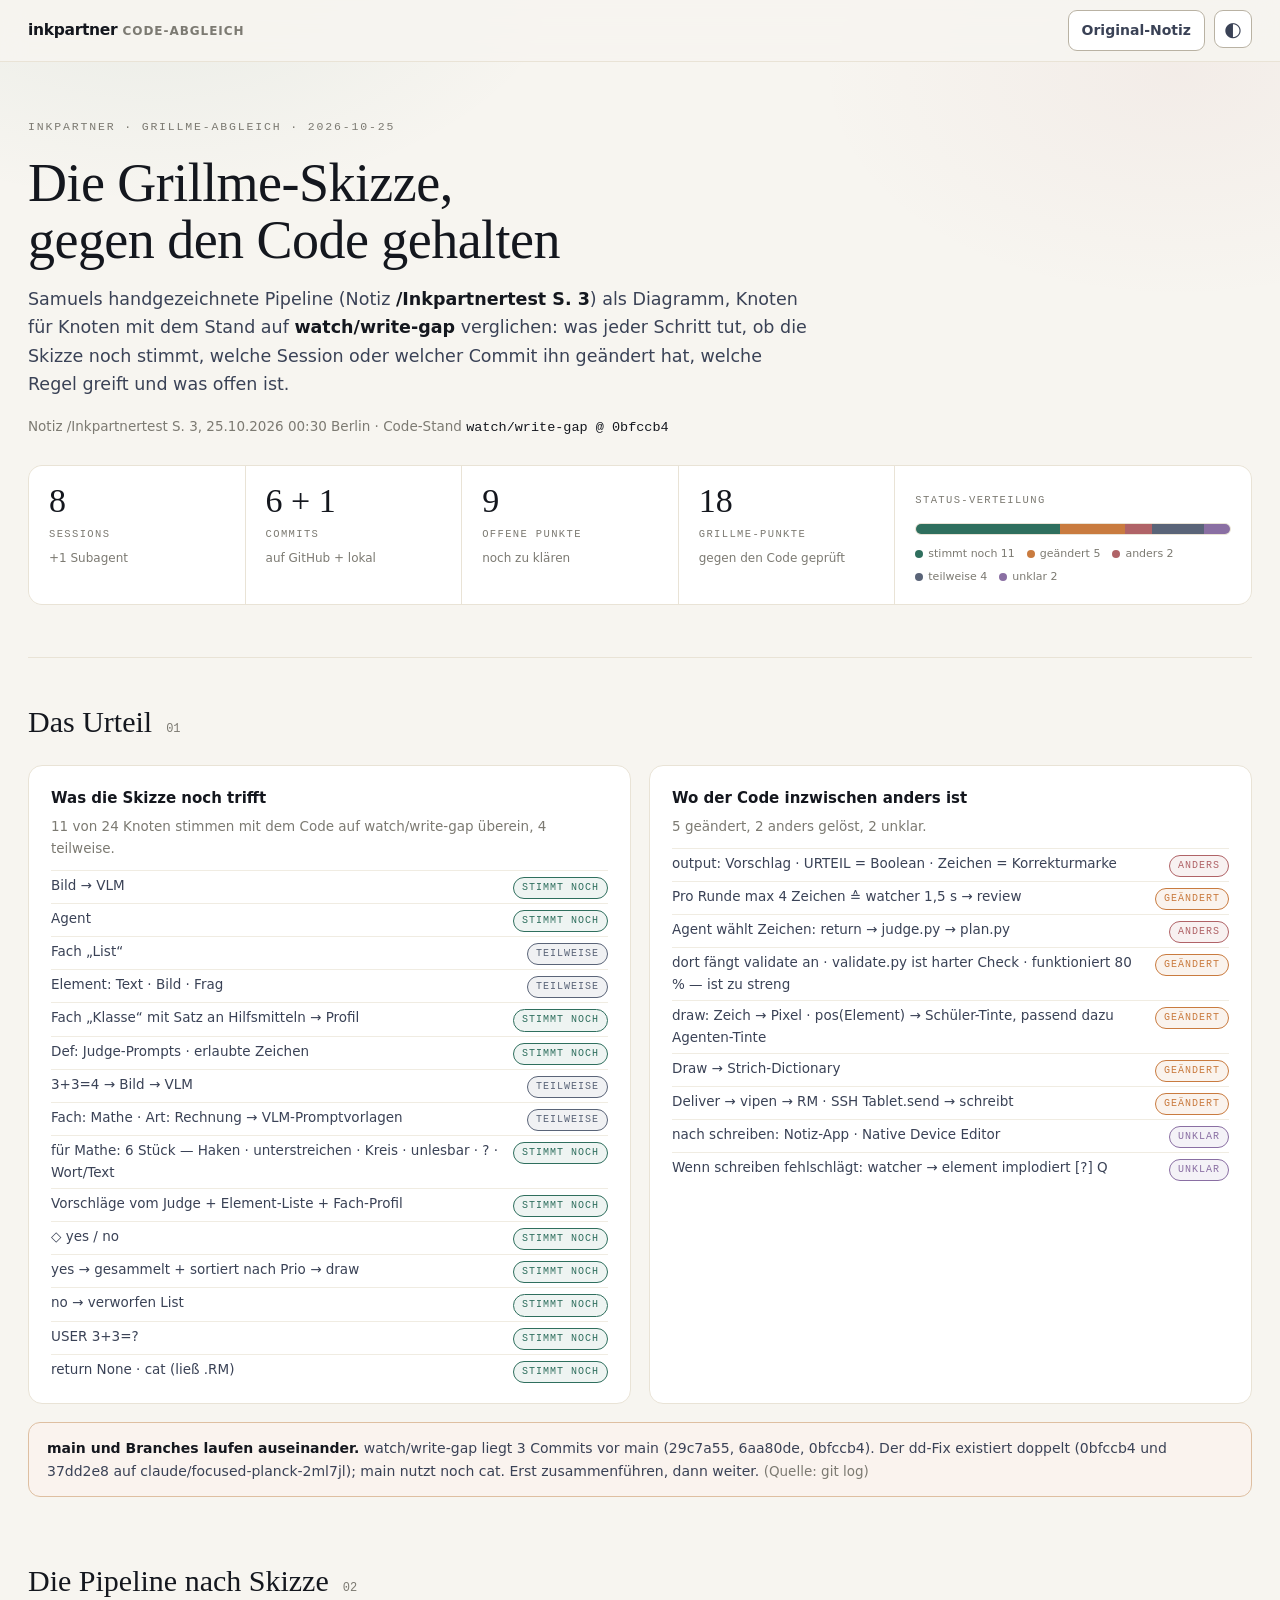
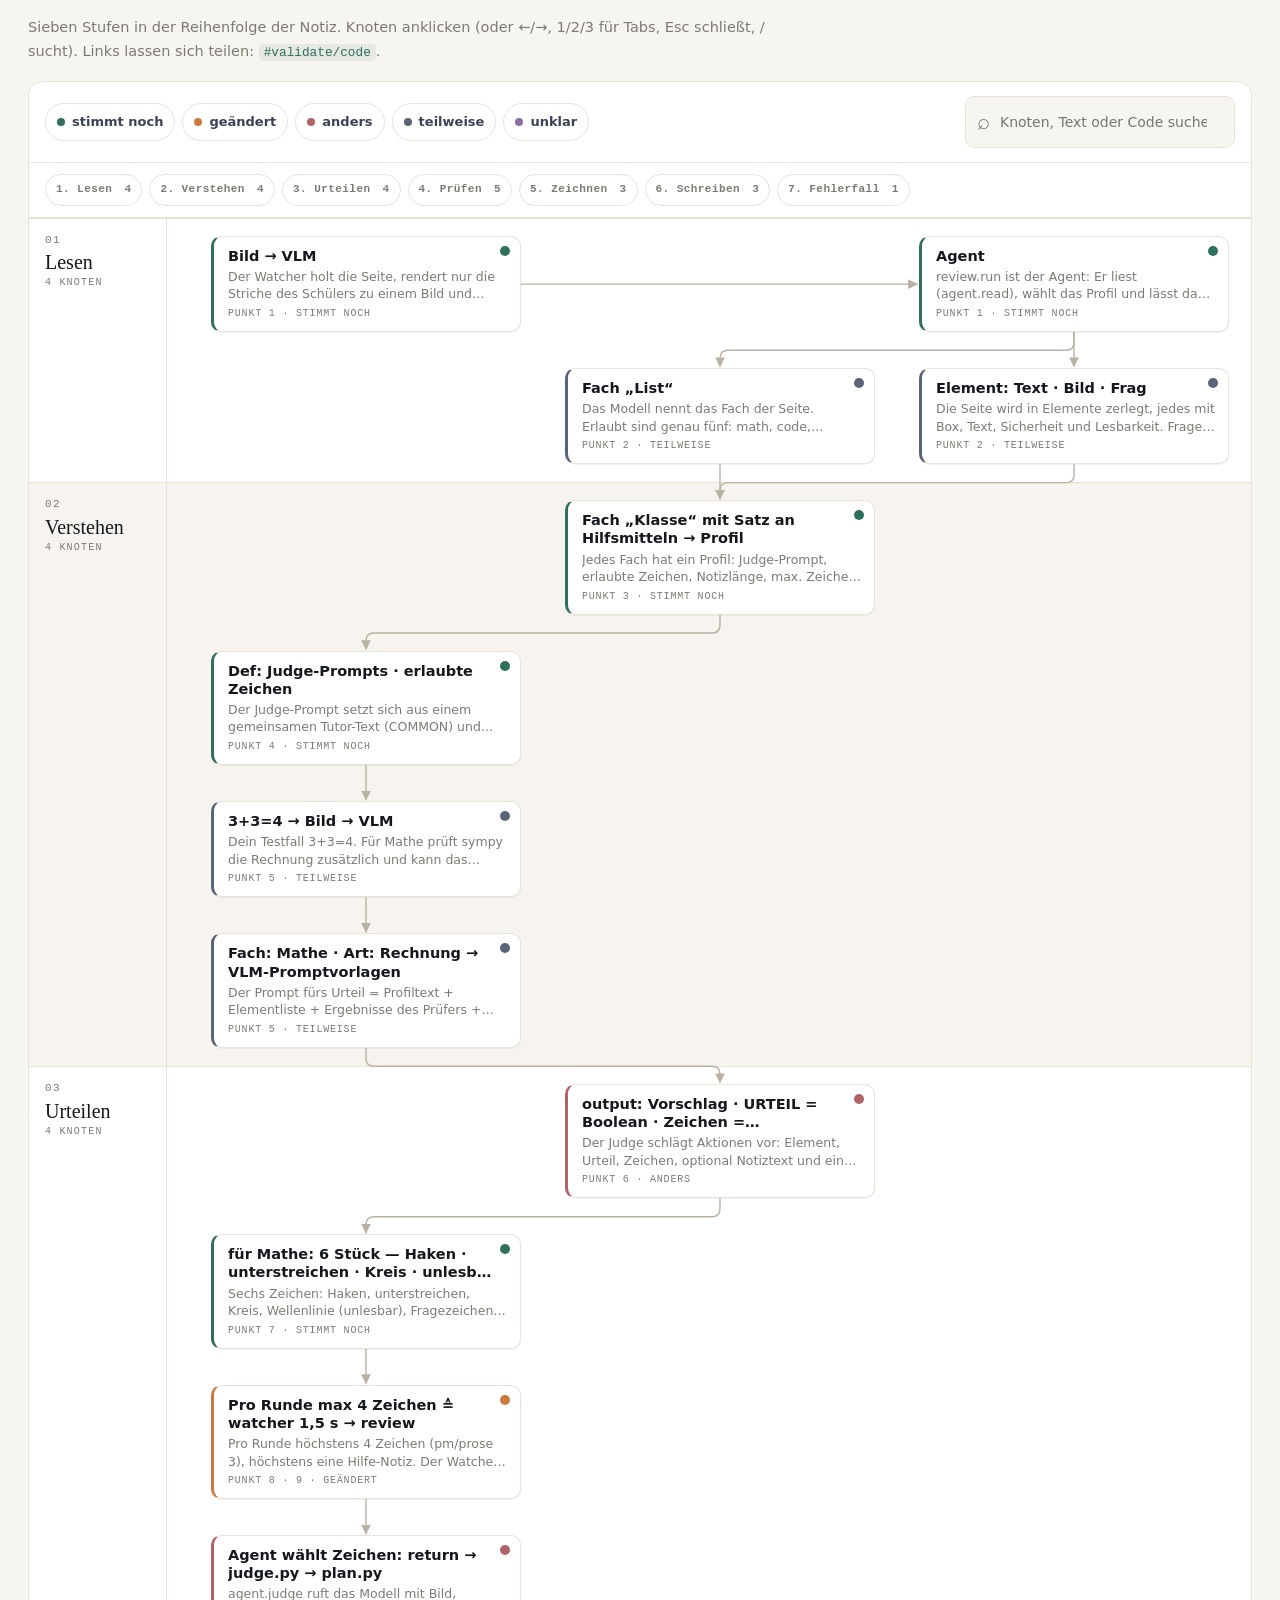
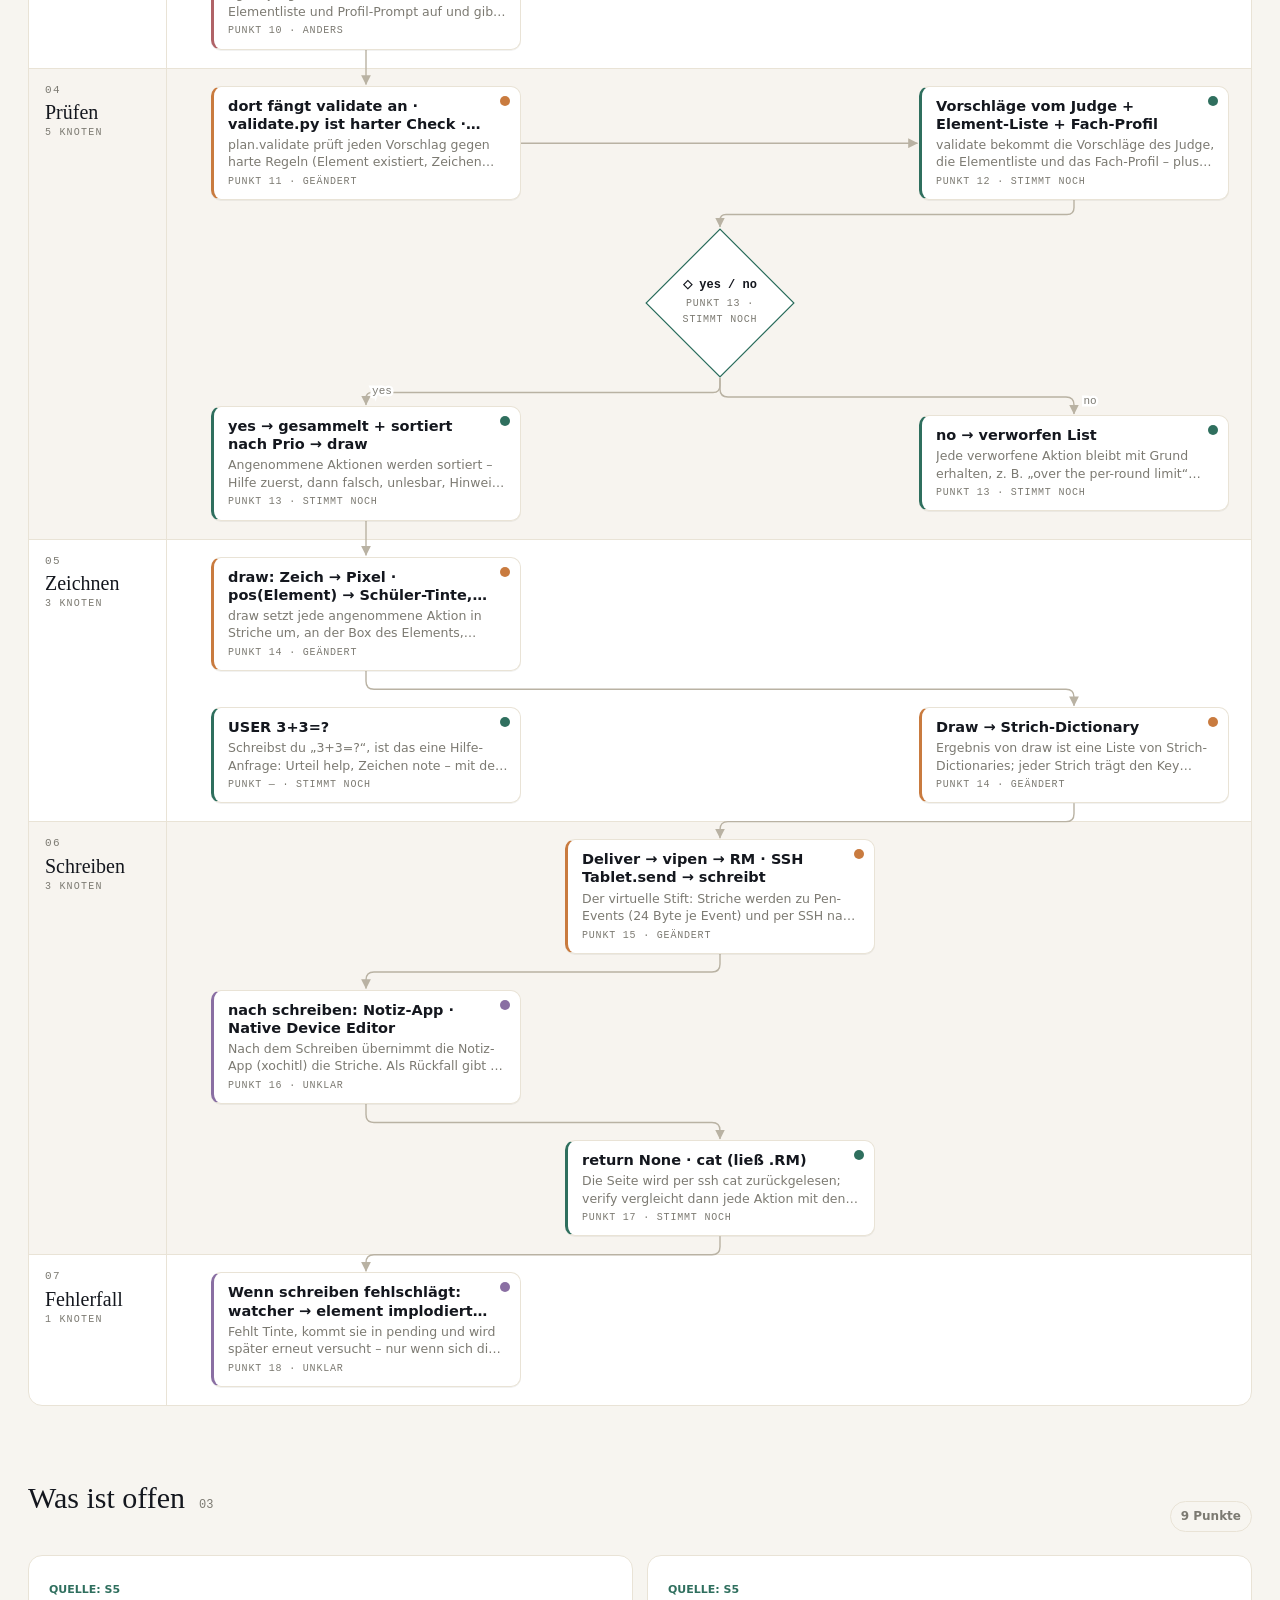
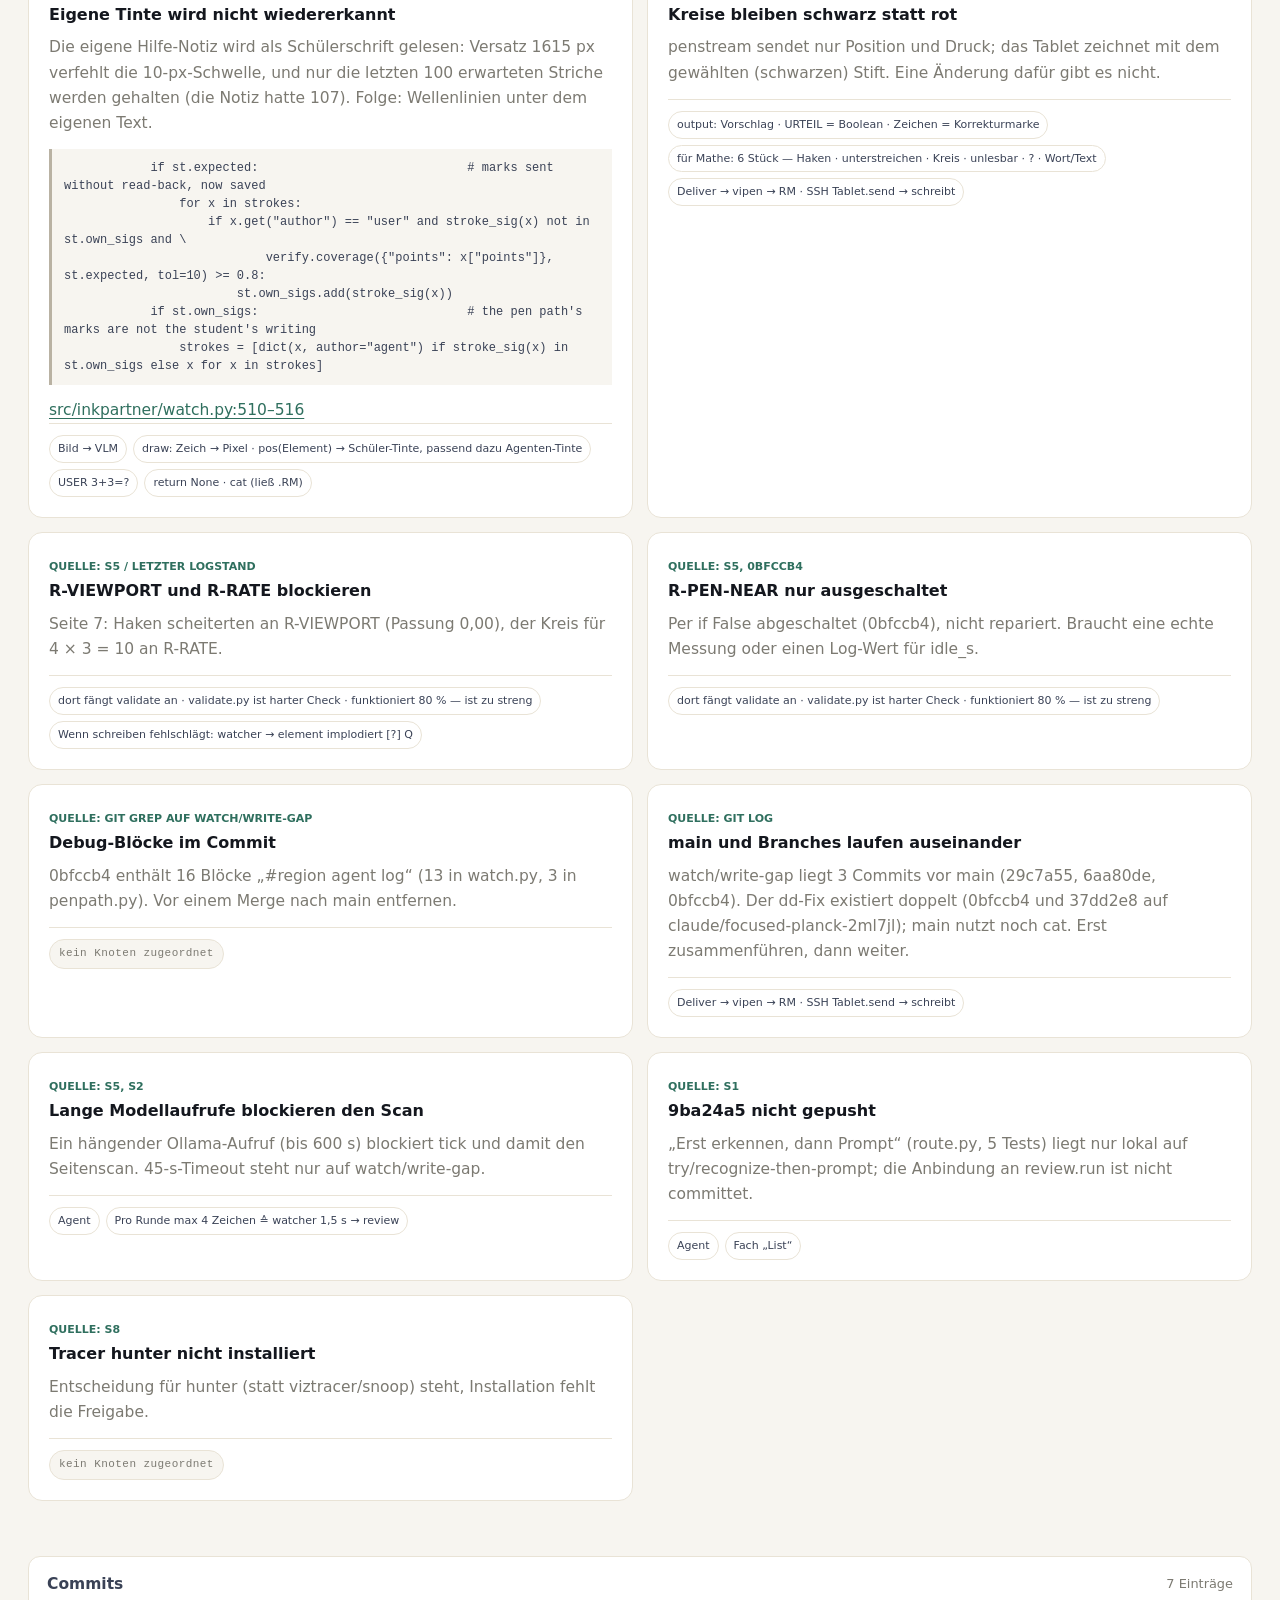
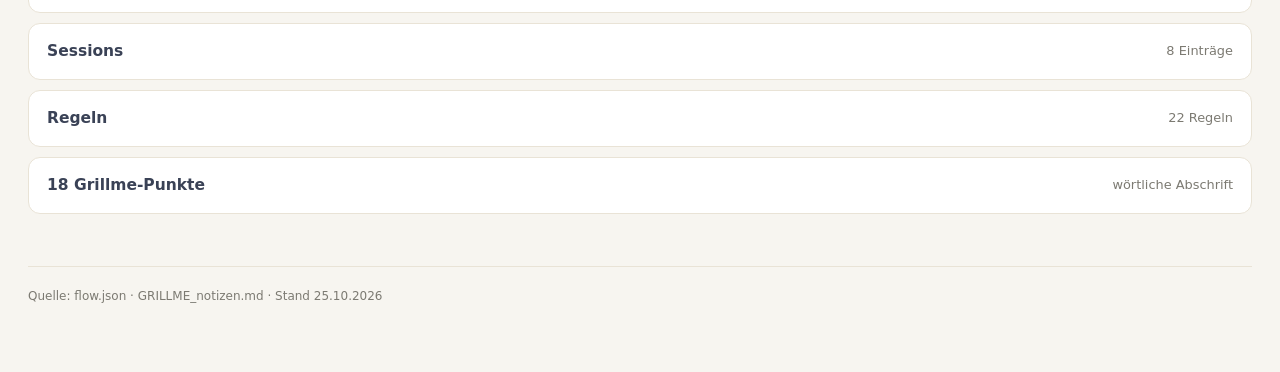
==== examples/inkpartner-grillme/site/index.html @ d14e71f5 "Papier-Abgleich: Ablauf, build.py, Templates, Beispiele inkpartner und minimal" ====
<!doctype html>
<html lang="de">
<head>
  <meta charset="utf-8">
  <meta name="viewport" content="width=device-width, initial-scale=1">
  <meta name="description" content="inkpartner: interaktiver Abgleich der Grillme-Skizze mit dem Code.">
  <title>inkpartner — Grillme-Skizze gegen den Code</title>
  <link rel="stylesheet" href="style.css">
</head>
<body>
  <header class="topbar">
    <a class="brand" href="#">inkpartner <span>Code-Abgleich</span></a>
    <div class="top-actions">
      <button class="button" id="open-original" type="button" aria-haspopup="dialog">Original-Notiz</button>
      <button class="icon-button" id="theme-toggle" type="button" aria-label="Dunkelmodus umschalten" aria-pressed="false"><span aria-hidden="true">◐</span></button>
    </div>
  </header>

  <div class="page-grid">
    <main class="main-column" id="main-content">
      <section class="hero" aria-labelledby="page-title">
        <p class="eyebrow">inkpartner · Grillme-Abgleich · 2026-10-25</p>
        <h1 id="page-title">Die Grillme-Skizze, gegen den Code gehalten</h1>
        <p class="lede">Samuels handgezeichnete Pipeline (Notiz <strong>/Inkpartnertest S. 3</strong>) als Diagramm, Knoten für Knoten mit dem Stand auf <strong>watch/write-gap</strong> verglichen: was jeder Schritt tut, ob die Skizze noch stimmt, welche Session oder welcher Commit ihn geändert hat, welche Regel greift und was offen ist.</p>
        <p class="subtitle">Notiz /Inkpartnertest S. 3, 25.10.2026 00:30 Berlin · Code-Stand <span id="code-stand">watch/write-gap @ 0bfccb4</span></p>
      </section>

      <section class="metrics" aria-label="Kennzahlen">
        <article class="metric"><span class="metric-number"></span><span></span><small></small></article>
        <article class="metric"><span class="metric-number"></span><span></span><small></small></article>
        <article class="metric"><span class="metric-number"></span><span></span><small></small></article>
        <article class="metric"><span class="metric-number"></span><span></span><small></small></article>
        <article class="metric metric-wide">
          <span>Status-Verteilung</span>
          <div id="status-bar" class="status-bar" role="img" aria-label="Status-Verteilung der 24 Knoten"></div>
          <div id="status-legend" class="status-legend"></div>
        </article>
      </section>

      <section class="verdict-sec" aria-labelledby="verdict-title">
        <div class="sec-head"><h2 id="verdict-title">Das Urteil</h2><span class="sec-n">01</span></div>
        <div class="verdict-grid">
          <article class="verdict-card" id="verdict-ok"></article>
          <article class="verdict-card" id="verdict-diff"></article>
        </div>
        <div class="callout" id="callout"></div>
      </section>

      <div class="sec-head flow-head"><h2>Die Pipeline nach Skizze</h2><span class="sec-n">02</span></div>
      <p class="sec-sub">Sieben Stufen in der Reihenfolge der Notiz. Knoten anklicken (oder ←/→, 1/2/3 für Tabs, Esc schließt, / sucht). Links lassen sich teilen: <code>#validate/code</code>.</p>
      <section class="explorer" aria-label="Diagramm und Werkzeuge">
        <div class="toolbar" role="toolbar" aria-label="Diagramm-Werkzeuge">
          <div class="filter-group" id="status-filters" aria-label="Nach Status filtern"></div>
          <label class="search-box" for="search"><span aria-hidden="true">⌕</span><input id="search" type="search" placeholder="Knoten, Text oder Code suchen …" autocomplete="off"></label>
        </div>
        <nav class="stage-nav" id="stage-nav" aria-label="Stufen-Navigation"></nav>
        <div class="flow-frame">
          <div class="flow-scroll" id="flow-scroll">
            <div class="flow-grid" id="flow-grid">
              <svg id="arrows" aria-hidden="true"></svg>
            </div>
          </div>
          <aside class="panel" id="panel" aria-label="Knotendetails" aria-hidden="true">
            <header class="panel-header">
              <div class="panel-title-wrap">
                <p class="panel-eyebrow" id="panel-eyebrow"></p>
                <h2 id="panel-title"></h2>
                <div class="panel-meta" id="panel-meta"></div>
              </div>
              <div class="panel-nav">
                <button class="icon-button" id="prev-node" type="button" aria-label="Vorheriger Knoten">←</button>
                <button class="icon-button" id="next-node" type="button" aria-label="Nächster Knoten">→</button>
                <button class="icon-button" id="close-panel" type="button" aria-label="Panel schließen">×</button>
              </div>
            </header>
            <div class="tabs" role="tablist" aria-label="Knotendetails">
              <button id="tab-fakt" type="button" role="tab" aria-controls="tabpanel-fakt" aria-selected="true">Fakt</button>
              <button id="tab-code" type="button" role="tab" aria-controls="tabpanel-code" aria-selected="false">Code</button>
              <button id="tab-verlauf" type="button" role="tab" aria-controls="tabpanel-verlauf" aria-selected="false">Verlauf</button>
            </div>
            <div class="panel-body" id="panel-body"></div>
          </aside>
        </div>
      </section>

      <section class="open-section" id="offen">
        <div class="section-heading"><div class="sec-head"><h2>Was ist offen</h2><span class="sec-n">03</span></div><span id="open-count" class="count-pill"></span></div>
        <div class="open-grid" id="open-grid"></div>
      </section>

      <section class="archive" aria-label="Vertiefende Materialien">
        <details id="commits-details">
          <summary><span>Commits</span><small>7 Einträge</small></summary>
          <div class="table-wrap"><table><thead><tr><th>Kürzel</th><th>Nachricht</th><th>Ort</th></tr></thead><tbody id="commits-body"></tbody></table></div>
        </details>
        <details id="sessions-details">
          <summary><span>Sessions</span><small>8 Einträge</small></summary>
          <div class="table-wrap"><table><thead><tr><th>Session</th><th>Zeit</th><th>Titel</th></tr></thead><tbody id="sessions-body"></tbody></table></div>
        </details>
        <details id="rules-details">
          <summary><span>Regeln</span><small id="rules-count"></small></summary>
          <div class="rule-list" id="rules-body"></div>
        </details>
        <details id="grill-details">
          <summary><span>18 Grillme-Punkte</span><small>wörtliche Abschrift</small></summary>
          <div class="table-wrap"><table class="grill-table"><thead><tr><th>Nr.</th><th>Notiz</th><th>Status</th><th>Beleg</th></tr></thead><tbody id="grill-body"></tbody></table></div>
        </details>
      </section>
      <footer>Quelle: flow.json · GRILLME_notizen.md · Stand 25.10.2026</footer>
    </main>
  </div>

  <div class="original-overlay" id="original-overlay" role="dialog" aria-modal="true" aria-label="Original-Notiz" aria-hidden="true">
    <div class="original-toolbar"><span>Original-Notiz · /Inkpartnertest S. 3</span><button class="icon-button" id="original-close" type="button" aria-label="Original-Notiz schließen">×</button></div>
    <img src="grillme.png" alt="Original-Notiz /Inkpartnertest S. 3">
  </div>

  <script type="application/json" id="flow">{"commit": "0bfccb439cf2d628fcf241d6caae3b4738015037", "branch": "watch/write-gap", "nodes": [{"id": "bild", "label": "Bild → VLM", "row": 0, "col": 0, "status": "stimmt-noch", "punkt": "1", "fakt": "agent.read rendert nur die Schülertinte (authors=(\"user\",)) als ein Bild und schickt es mit READ_PROMPT ans VLM.", "snippets": [{"file": "src/inkpartner/agent.py", "start": 71, "end": 77, "code": "def read(model, strokes: list[dict], background=None) -> tuple[str, list[Element]]:\n    \"\"\"Student strokes -> (subject, elements). Agent ink is left out of the picture on purpose.\n    `background`: the printed page (PDF) under the ink - then the exercise text is read too.\"\"\"\n    img = pagemod.render(strokes, authors=(\"user\",), background=background, crop=True)\n    fx0, fy0, fx1, fy1 = img.info[\"frame\"]       # the image covers this part of the page\n    data = model.json([pagemod.png_bytes(img)], READ_PROMPT + (PRINTED if background is not None else \"\"),\n                      READ_SCHEMA)", "url": "https://github.com/smlfg/inkpartner/blob/0bfccb439cf2d628fcf241d6caae3b4738015037/src/inkpartner/agent.py#L71-L77"}], "commits": [], "next": ["agent"], "stage": "lesen", "was": "Der Watcher holt die Seite, rendert nur die Striche des Schülers zu einem Bild und schickt es mit dem Lese-Prompt an das Vision-Modell (VLM).", "warum": "So steht es in agent.read: authors=(\"user\",) – Agententinte bleibt absichtlich draußen.", "zahlen": ["Modell: ollama:qwen3.6:35b-a3b", "Eine Runde: 7–25 s", "Volle Lesung 3,2 s, billige Erkennung 1,0 s (S3)", "rmscene-Warnung: 111 unbekannte Bytes im Seitenkopf (Offset 176–286), nicht aus den Strichen"], "regeln": ["R17"], "offen": ["ownink"], "verlauf": [{"ref": "S2", "text": "docs/LESEN.md mit Mermaid-Diagramm der Lese-Pipeline, 97 Unit-Tests grün", "commit": "6aa80de", "url": "https://github.com/smlfg/inkpartner/commit/6aa80decf6cd0faa2c14e985a780fa7651444997"}, {"ref": "S3", "text": "Messung auf der echten Seite: Erkennung 1,0 s, Lesung 3,2 s", "url": null}], "docs": [{"name": "LESEN.md", "url": "https://github.com/smlfg/inkpartner/blob/0bfccb439cf2d628fcf241d6caae3b4738015037/docs/LESEN.md"}]}, {"id": "agent", "label": "Agent", "row": 0, "col": 2, "status": "stimmt-noch", "punkt": "1", "fakt": "review.run ruft agent.read und danach agent.judge; jede Runde geht das Bild also zweimal ans VLM (Session S1).", "snippets": [{"file": "src/inkpartner/review.py", "start": 37, "end": 52, "code": "    if elements is None:\n        from .geometry import snap\n        if reader:      # readers without a background parameter keep working on plain pages\n            guessed, elements = reader(strokes, background=background) if background is not None else reader(strokes)\n        else:\n            guessed, elements = agent.read(model, strokes, background)\n        elements = snap(elements, strokes)           # marks land on the real ink, not the model's guess\n        subject = subject or guessed\n    times[\"read\"] = round(time.time() - t, 1)\n    t = time.time()\n    subject = subject or \"math\"\n    profile = profiles.get(subject)\n    checked = mathcheck.check_steps(elements) if profile.deterministic == \"sympy\" else {}\n    if proposals is None:\n        proposals = agent.judge(judge_model or model, strokes, elements, profile, checked=checked,\n                                background=background)", "url": "https://github.com/smlfg/inkpartner/blob/0bfccb439cf2d628fcf241d6caae3b4738015037/src/inkpartner/review.py#L37-L52"}], "commits": [], "next": ["fach", "element"], "stage": "lesen", "was": "review.run ist der Agent: Er liest (agent.read), wählt das Profil und lässt dann urteilen (agent.judge).", "warum": "Ablauf in review.run; jede Runde schickt das Bild zweimal ans VLM – read und judge.", "zahlen": ["2 VLM-Aufrufe pro Runde (S1)", "Erkenner 0,9 s vs. volle Lesung 3,1 s (S2, Branch try/recognize-then-prompt)"], "regeln": ["R8"], "offen": ["push", "blocking"], "verlauf": [{"ref": "S1", "text": "Befund: Bild geht zweimal ans VLM; Gegenentwurf „erst erkennen, dann Prompt“ als 9ba24a5 (nur lokal)", "url": null}, {"ref": "S2", "text": "Erkenner ist schneller, ersetzt die Lesung aber nicht", "url": null}], "docs": []}, {"id": "fach", "label": "Fach „List“", "row": 1, "col": 1, "status": "teilweise", "punkt": "2", "fakt": "read() gibt (subject, elements) zurück. Das Fach kommt aus einer festen Liste: math, code, diagram, pm, prose. „Erst erkennen, dann Prompt“ (9ba24a5) existiert nur lokal, nicht auf GitHub, deshalb ohne Link.", "snippets": [{"file": "src/inkpartner/agent.py", "start": 17, "end": 24, "code": "    \"type\": \"object\",\n    \"properties\": {\n        \"subject\": {\"type\": \"string\", \"enum\": [\"math\", \"code\", \"diagram\", \"pm\", \"prose\"]},\n        \"elements\": {\"type\": \"array\", \"items\": {\n            \"type\": \"object\",\n            \"properties\": {\n                \"kind\": {\"type\": \"string\", \"enum\": list(KINDS)},\n                \"text\": {\"type\": \"string\"},", "url": "https://github.com/smlfg/inkpartner/blob/0bfccb439cf2d628fcf241d6caae3b4738015037/src/inkpartner/agent.py#L17-L24"}, {"file": "src/inkpartner/agent.py", "start": 87, "end": 87, "code": "    return data[\"subject\"], els", "url": "https://github.com/smlfg/inkpartner/blob/0bfccb439cf2d628fcf241d6caae3b4738015037/src/inkpartner/agent.py#L87-L87"}], "commits": [], "next": ["klasse"], "stage": "lesen", "was": "Das Modell nennt das Fach der Seite. Erlaubt sind genau fünf: math, code, diagram, pm, prose.", "warum": "Im Kern wie skizziert; die „Liste“ ist das enum im READ_SCHEMA. 9ba24a5 (erst erkennen) ist nicht auf GitHub.", "zahlen": ["5 Fächer"], "regeln": ["R18"], "offen": ["push"], "verlauf": [{"ref": "S5", "text": "Runde 13 in validate-metrics.jsonl: „3 plus 3“ wurde als code eingestuft", "url": null}], "docs": []}, {"id": "element", "label": "Element: Text · Bild · Frag", "row": 1, "col": 2, "status": "teilweise", "punkt": "2", "fakt": "Elementarten im Code: line, formula, code, text, node, edge, arrow, box, table, drawing, printed. „Bild“ und „Frage“ gibt es nicht als Art; eine Frage wie „= ?“ erkennt asks_for_help.", "snippets": [{"file": "src/inkpartner/elements.py", "start": 15, "end": 15, "code": "KINDS = (\"line\", \"formula\", \"code\", \"text\", \"node\", \"edge\", \"arrow\", \"box\", \"table\", \"drawing\", \"printed\")", "url": "https://github.com/smlfg/inkpartner/blob/0bfccb439cf2d628fcf241d6caae3b4738015037/src/inkpartner/elements.py#L15-L15"}, {"file": "src/inkpartner/agent.py", "start": 117, "end": 120, "code": "def asks_for_help(e: Element) -> bool:\n    \"\"\"A line with a question - '(3x+4y)^3 = ?' - is a request, not an answer to check.\"\"\"\n    from .elements import ASK\n    return bool(ASK.search(e.text or \"\"))", "url": "https://github.com/smlfg/inkpartner/blob/0bfccb439cf2d628fcf241d6caae3b4738015037/src/inkpartner/agent.py#L117-L120"}], "commits": [], "next": ["klasse"], "stage": "lesen", "was": "Die Seite wird in Elemente zerlegt, jedes mit Box, Text, Sicherheit und Lesbarkeit. Fragen wie „= ?“ werden als Hilfe-Anfrage erkannt.", "warum": "Elementarten im Code sind line, formula, code, text, node, edge, arrow, box, table, drawing, printed – kein eigenes „Bild“ oder „Frage“.", "zahlen": ["11 Elementarten"], "regeln": ["R5"], "offen": [], "verlauf": [], "docs": []}, {"id": "klasse", "label": "Fach „Klasse“ mit Satz an Hilfsmitteln → Profil", "row": 2, "col": 1, "status": "stimmt-noch", "punkt": "3", "fakt": "profiles.py: ein Profile je Fach (math, code, diagram, pm, prose) mit Judge-Prompt, erlaubten Zeichen und max_actions.", "snippets": [{"file": "src/inkpartner/profiles.py", "start": 13, "end": 21, "code": "@dataclass(frozen=True)\nclass Profile:\n    name: str\n    judge: str                          # instructions for the judging model\n    marks: frozenset = ALL_MARKS\n    note_max_chars: int = 60\n    help_max_chars: int = 140           # an answer to \"= ?\" may be a little longer than a mark\n    max_actions: int = 4\n    deterministic: str | None = None    # name of a checker that can overrule the model", "url": "https://github.com/smlfg/inkpartner/blob/0bfccb439cf2d628fcf241d6caae3b4738015037/src/inkpartner/profiles.py#L13-L21"}], "commits": [], "next": ["def"], "stage": "verstehen", "was": "Jedes Fach hat ein Profil: Judge-Prompt, erlaubte Zeichen, Notizlänge, max. Zeichen pro Runde und optional einen festen Prüfer.", "warum": "Genau wie skizziert: das Profil ist der „Satz an Hilfsmitteln“.", "zahlen": ["Notiz max. 60 Zeichen (Mathe 40)", "Hilfe max. 140 Zeichen"], "regeln": ["R18", "R7"], "offen": [], "verlauf": [], "docs": []}, {"id": "def", "label": "Def: Judge-Prompts · erlaubte Zeichen", "row": 3, "col": 0, "status": "stimmt-noch", "punkt": "4", "fakt": "Genau das definiert ein Profil: Profile.judge (Prompt) und Profile.marks (erlaubte Zeichen).", "snippets": [{"file": "src/inkpartner/profiles.py", "start": 30, "end": 36, "code": "PROFILES = {\n    \"math\": Profile(\n        \"math\",\n        COMMON + \" Subject: mathematics. Each line is a step. Check whether each step follows from the \"\n        \"previous one. Point at the first wrong step (circle) and name the rule that was broken in a \"\n        \"note (e.g. 'Distributivgesetz?'), never the corrected result.\",\n        note_max_chars=40, deterministic=\"sympy\"),", "url": "https://github.com/smlfg/inkpartner/blob/0bfccb439cf2d628fcf241d6caae3b4738015037/src/inkpartner/profiles.py#L30-L36"}], "commits": [], "next": ["test"], "stage": "verstehen", "was": "Der Judge-Prompt setzt sich aus einem gemeinsamen Tutor-Text (COMMON) und dem Fachteil zusammen; dazu kommt die Liste der erlaubten Zeichen.", "warum": "Profile.judge + Profile.marks entsprechen der Definition in der Notiz.", "zahlen": [], "regeln": ["R7", "R5"], "offen": [], "verlauf": [], "docs": []}, {"id": "test", "label": "3+3=4  →  Bild → VLM", "row": 4, "col": 0, "status": "teilweise", "punkt": "5", "fakt": "Testfall aus der Skizze. Mathe hat einen deterministischen Prüfer (sympy), der das Urteil des Modells überstimmen kann.", "snippets": [{"file": "src/inkpartner/review.py", "start": 47, "end": 52, "code": "    subject = subject or \"math\"\n    profile = profiles.get(subject)\n    checked = mathcheck.check_steps(elements) if profile.deterministic == \"sympy\" else {}\n    if proposals is None:\n        proposals = agent.judge(judge_model or model, strokes, elements, profile, checked=checked,\n                                background=background)", "url": "https://github.com/smlfg/inkpartner/blob/0bfccb439cf2d628fcf241d6caae3b4738015037/src/inkpartner/review.py#L47-L52"}], "commits": [], "next": ["mathe"], "stage": "verstehen", "was": "Dein Testfall 3+3=4. Für Mathe prüft sympy die Rechnung zusätzlich und kann das Modell überstimmen.", "warum": "Teilweise: Fach Mathe ja, eine eigene „Art“ gibt es nicht.", "zahlen": ["3+3=7 allein auf einer Seite bekam keine Marke (S3)"], "regeln": ["R4"], "offen": [], "verlauf": [{"ref": "S3", "text": "plan.validate verwarf den Kreis: „no task on the page to judge this line against“. Fix (_number_chain) – laut Sessions verwandt mit 6fc0a84 auf dem Claude-Branch", "commit": "6fc0a84", "url": "https://github.com/smlfg/inkpartner/commit/6fc0a84b6b7ed5f5fc5b5a04ca2b60f878958b19"}], "docs": []}, {"id": "mathe", "label": "Fach: Mathe · Art: Rechnung → VLM-Promptvorlagen", "row": 5, "col": 0, "status": "teilweise", "punkt": "5", "fakt": "Das Mathe-Profil gibt es; eine eigene „Art“ (Rechnung) gibt es nicht. Die Promptvorlage ist profile.judge plus feste Regeln in agent.judge.", "snippets": [{"file": "src/inkpartner/agent.py", "start": 100, "end": 105, "code": "    prompt = (f\"{profile.judge}\\n\\nElements on the page:\\n{listing}\\n{facts}\\n\"\n              \"Propose at most a few actions. Marks: check/underline for correct; circle, underline or a \"\n              \"note for wrong; question or note for a hint; wavy for unreadable. If the student asks for \"\n              \"help (asks_for_help, a question mark, '= ?', 'Hilfe', a task with no own work yet), answer \"\n              \"with verdict 'help', mark 'note': say in German what the problem is and the very next step \"\n              f\"or the rule to use, at most {profile.help_max_chars} characters, never the result. \"", "url": "https://github.com/smlfg/inkpartner/blob/0bfccb439cf2d628fcf241d6caae3b4738015037/src/inkpartner/agent.py#L100-L105"}], "commits": [], "next": ["urteil"], "stage": "verstehen", "was": "Der Prompt fürs Urteil = Profiltext + Elementliste + Ergebnisse des Prüfers + feste Regeln für Zeichen und Hilfe.", "warum": "Promptvorlage ja (profile.judge), aber keine eigene Art „Rechnung“.", "zahlen": [], "regeln": ["R7"], "offen": [], "verlauf": [], "docs": []}, {"id": "urteil", "label": "output: Vorschlag · URTEIL = Boolean · Zeichen = Korrekturmarke", "row": 6, "col": 1, "status": "anders", "punkt": "6", "fakt": "Das Urteil ist nicht boolesch, sondern 5-wertig: correct, wrong, hint, unreadable, help. Die Farbe folgt dem Urteil (VERDICT_COLOR), nicht dem Modell.", "snippets": [{"file": "src/inkpartner/agent.py", "start": 53, "end": 54, "code": "            \"verdict\": {\"type\": \"string\", \"enum\": [\"correct\", \"wrong\", \"hint\", \"unreadable\", \"help\"]},\n            \"mark\": {\"type\": \"string\", \"enum\": [\"check\", \"underline\", \"circle\", \"wavy\", \"question\", \"note\"]},", "url": "https://github.com/smlfg/inkpartner/blob/0bfccb439cf2d628fcf241d6caae3b4738015037/src/inkpartner/agent.py#L53-L54"}, {"file": "src/inkpartner/plan.py", "start": 14, "end": 19, "code": "VERDICT_COLOR = {\"correct\": \"green\", \"wrong\": \"red\", \"hint\": \"blue\", \"unreadable\": \"gray\", \"help\": \"blue\"}\nMARKS_FOR = {\"correct\": {\"check\", \"underline\"},\n             \"wrong\": {\"circle\", \"underline\", \"note\"},\n             \"hint\": {\"question\", \"note\"},\n             \"unreadable\": {\"wavy\"},\n             \"help\": {\"note\"}}", "url": "https://github.com/smlfg/inkpartner/blob/0bfccb439cf2d628fcf241d6caae3b4738015037/src/inkpartner/plan.py#L14-L19"}], "commits": [], "next": ["sechs"], "stage": "urteilen", "was": "Der Judge schlägt Aktionen vor: Element, Urteil, Zeichen, optional Notiztext und ein gesprochener Satz.", "warum": "Anders als skizziert: das Urteil ist nicht Boolean, sondern hat 5 Werte (correct, wrong, hint, unreadable, help). Die Farbe kommt aus dem Urteil, nicht vom Modell.", "zahlen": ["5 Urteile", "Farben: grün / rot / blau / grau / blau"], "regeln": ["R3", "R5"], "offen": ["black"], "verlauf": [], "docs": []}, {"id": "sechs", "label": "für Mathe: 6 Stück — Haken · unterstreichen · Kreis · unlesbar · ? · Wort/Text", "row": 7, "col": 0, "status": "stimmt-noch", "punkt": "7", "fakt": "ALL_MARKS = check, underline, circle, wavy, question, note — sechs Zeichen, auf main und watch/write-gap gleich.", "snippets": [{"file": "src/inkpartner/profiles.py", "start": 10, "end": 10, "code": "ALL_MARKS = frozenset({\"check\", \"underline\", \"circle\", \"wavy\", \"question\", \"note\"})", "url": "https://github.com/smlfg/inkpartner/blob/0bfccb439cf2d628fcf241d6caae3b4738015037/src/inkpartner/profiles.py#L10-L10"}], "commits": [], "next": ["max4"], "stage": "urteilen", "was": "Sechs Zeichen: Haken, unterstreichen, Kreis, Wellenlinie (unlesbar), Fragezeichen, Notiz.", "warum": "Stimmt: ALL_MARKS hat genau diese sechs, auf main und watch/write-gap gleich.", "zahlen": ["6 Zeichen"], "regeln": ["R6", "R5"], "offen": ["black"], "verlauf": [{"ref": "S7", "text": "Kreise und eine Notiz (107 Striche, 4,4 s) kamen per sent_direct an, später eine Notiz mit 162 Strichen", "url": null}], "docs": []}, {"id": "max4", "label": "Pro Runde max 4 Zeichen ≙ watcher 1,5 s → review", "row": 8, "col": 0, "status": "geaendert", "punkt": "8 · 9", "fakt": "max_actions=4 (Default, gilt für Mathe; pm/prose 3), höchstens 1 Hilfe-Notiz pro Runde. Watcher-Takt --interval 1,5 s stimmt. Neu in 0bfccb4: Modell-Timeout 45 s im Watcher (vorher 600 s) und 10 s R-COOLDOWN nach jedem Schreiben.", "snippets": [{"file": "src/inkpartner/plan.py", "start": 109, "end": 118, "code": "    # Small and incremental beats one big throw: at most N actions per round, errors first.\n    order = {\"help\": 0, \"wrong\": 1, \"unreadable\": 2, \"hint\": 3, \"correct\": 4}\n    out.accepted.sort(key=lambda a: order[a.verdict])\n    helps = [a for a in out.accepted if a.verdict == \"help\"]\n    for a in helps[1:]:                                # one answer to one question per round\n        out.accepted.remove(a)\n        out.rejected.append((a, \"only one help note per round\"))\n    for a in out.accepted[profile.max_actions:]:\n        out.rejected.append((a, \"over the per-round limit\"))\n    out.accepted = out.accepted[:profile.max_actions]", "url": "https://github.com/smlfg/inkpartner/blob/0bfccb439cf2d628fcf241d6caae3b4738015037/src/inkpartner/plan.py#L109-L118"}, {"file": "src/inkpartner/watch.py", "start": 813, "end": 825, "code": "def run(host=\"remarkable\", model=None, subject=None, interval_s=1.5, once=False, **kw):\n    \"\"\"Loop forever (or until the first review with --once). Stops for good on the kill switch.\"\"\"\n    from . import models\n    from .guards import Stopped\n    tablet = Tablet(host, monitor=PenMonitor(host),\n                    allow_restart=kw.get(\"allow_restart\", False))\n    w = Watcher(tablet, models.get(model), subject=subject, **kw)\n    # A call that never returns blocks every other page. Live rounds on 24.10. finished\n    # within 15 s; the page-5 call was still inside the request after 200 s while page 6 waited.\n    for m in getattr(w.model, \"models\", []):\n        if hasattr(m, \"timeout\"):\n            m.timeout = 45\n    w.log(f\"watching {host} every {interval_s}s with {w.model.name}; pen path: {'yes' if w.pen else 'no'}\")", "url": "https://github.com/smlfg/inkpartner/blob/0bfccb439cf2d628fcf241d6caae3b4738015037/src/inkpartner/watch.py#L813-L825"}, {"file": "src/inkpartner/guards.py", "start": 103, "end": 105, "code": "        gap = now - self.state.last_write_at\n        if gap < L.write_gap_s:\n            raise GuardError(f\"R-COOLDOWN: last write finished {gap:.0f}s ago (< {L.write_gap_s:.0f}s)\")", "url": "https://github.com/smlfg/inkpartner/blob/0bfccb439cf2d628fcf241d6caae3b4738015037/src/inkpartner/guards.py#L103-L105"}], "commits": [{"short": "0bfccb4", "url": "https://github.com/smlfg/inkpartner/commit/0bfccb439cf2d628fcf241d6caae3b4738015037"}], "next": ["judge"], "stage": "urteilen", "was": "Pro Runde höchstens 4 Zeichen (pm/prose 3), höchstens eine Hilfe-Notiz. Der Watcher schaut alle 1,5 s nach.", "warum": "Takt und Limit stimmen. Neu in 0bfccb4: 10 s Pause nach jedem Schreiben (R-COOLDOWN) und 45 s Modell-Timeout statt 600 s.", "zahlen": ["--interval 1,5 s", "max_actions 4 / 3", "Timeout 600 s → 45 s", "R-COOLDOWN 10 s", "py-spy: 65 % Warten auf Lesethreads, 10,6 % Modell, 6,9 % SSH (S7)"], "regeln": ["R9", "R-COOLDOWN"], "offen": ["blocking"], "verlauf": [{"ref": "S2", "text": "Modell-Timeout 600 s → 45 s", "url": null}, {"ref": "S5", "text": "R-COOLDOWN eingeführt, ab Watcher-PID 14159 (00:20) geladen", "url": null}, {"ref": "S7", "text": "py-spy 0.4.2, 71.730 Samples", "url": null}, {"ref": "0bfccb4", "text": "beides committet auf watch/write-gap", "commit": "0bfccb4", "url": "https://github.com/smlfg/inkpartner/commit/0bfccb439cf2d628fcf241d6caae3b4738015037"}], "docs": []}, {"id": "judge", "label": "Agent wählt Zeichen: return → judge.py → plan.py", "row": 9, "col": 0, "status": "anders", "punkt": "10", "fakt": "Es gibt kein judge.py. Der Judge ist agent.judge in agent.py; den Ablauf steuert review.run.", "snippets": [{"file": "src/inkpartner/agent.py", "start": 90, "end": 92, "code": "def judge(model, strokes: list[dict], elements: list[Element], profile, *,\n          checked: dict[str, str] | None = None, background=None) -> list[tuple[Action, str]]:\n    \"\"\"Elements -> proposed actions (with optional speech). The rules in plan.validate decide.\"\"\"", "url": "https://github.com/smlfg/inkpartner/blob/0bfccb439cf2d628fcf241d6caae3b4738015037/src/inkpartner/agent.py#L90-L92"}], "commits": [], "next": ["validate"], "stage": "urteilen", "was": "agent.judge ruft das Modell mit Bild, Elementliste und Profil-Prompt auf und gibt Aktions-Vorschläge zurück. Die Regeln entscheiden danach in plan.validate.", "warum": "Anders benannt: es gibt kein judge.py; der Judge ist eine Funktion in agent.py.", "zahlen": [], "regeln": ["R7"], "offen": [], "verlauf": [], "docs": []}, {"id": "validate", "label": "dort fängt validate an · validate.py ist harter Check · funktioniert 80 % — ist zu streng", "row": 10, "col": 0, "status": "geaendert", "punkt": "11", "fakt": "Kein validate.py: plan.validate() steht in plan.py. „Zu streng“ passt zu den Sessions: R-VIEWPORT (Passung 0,00) und R-RATE blockierten Zustellungen. R-PEN-NEAR ist in 0bfccb4 per „if False“ abgeschaltet, nicht repariert.", "snippets": [{"file": "src/inkpartner/plan.py", "start": 52, "end": 57, "code": "def validate(actions: list[Action], elements: list[Element], profile, *, delivered: set[str] = frozenset(),\n             overrides: dict[str, str] | None = None, placed: list | None = None) -> Review:\n    \"\"\"Apply the interaction rules. `overrides` maps element id -> verdict from a deterministic\n    checker (e.g. sympy); a model verdict that contradicts it is rejected. `placed` lists\n    (bbox, verdict) already on the page: a green is never followed by a red on the same, unchanged\n    ink (or the reverse) - round 3 on real pages: readings wavered between rounds and lines got both.\"\"\"", "url": "https://github.com/smlfg/inkpartner/blob/0bfccb439cf2d628fcf241d6caae3b4738015037/src/inkpartner/plan.py#L52-L57"}, {"file": "src/inkpartner/guards.py", "start": 99, "end": 110, "code": "        # Suspended: this check was blocking delivery while the pen was away.\n        # The condition stays here so it can be turned back on.\n        if False and (pen_idle_s is None or pen_idle_s < L.pen_away_s):\n            raise GuardError(\"R-PEN-NEAR: the real pen is (or may be) in range\")\n        gap = now - self.state.last_write_at\n        if gap < L.write_gap_s:\n            raise GuardError(f\"R-COOLDOWN: last write finished {gap:.0f}s ago (< {L.write_gap_s:.0f}s)\")\n        if not viewport_ok:\n            raise GuardError(\"R-VIEWPORT: viewport not known to match the calibration\")\n        self.state.pen_times = [t for t in self.state.pen_times if now - t < 60]\n        if len(self.state.pen_times) >= L.pen_per_minute:\n            raise GuardError(\"R-RATE: too many pen deliveries in the last minute\")", "url": "https://github.com/smlfg/inkpartner/blob/0bfccb439cf2d628fcf241d6caae3b4738015037/src/inkpartner/guards.py#L99-L110"}, {"file": "src/inkpartner/plan.py", "start": 63, "end": 104, "code": "    for a in actions:\n        el = by_id.get(a.element)\n        reason = None\n        if el is None:\n            reason = \"unknown element\"\n        elif el.kind == \"printed\":\n            reason = \"printed exercise text is never marked\"\n        elif a.verdict not in VERDICT_COLOR:\n            reason = f\"unknown verdict {a.verdict!r}\"\n        elif a.mark not in MARKS_FOR[a.verdict] or a.mark not in profile.marks:\n            reason = f\"mark {a.mark!r} not allowed for {a.verdict!r} in {profile.name}\"\n        elif a.verdict == \"help\" and not asked:\n            reason = \"nobody asked for help on this page\"\n        elif a.verdict == \"help\" and a.element not in helpable:\n            reason = \"help only where the question is (or the task right before it)\"\n        elif a.verdict == \"correct\" and not el.certain:\n            reason = \"uncertain reading is never confirmed green\"\n        elif a.verdict in (\"correct\", \"wrong\") and not el.legible:\n            reason = \"illegible element can only get a wavy line\"\n        elif a.verdict in (\"correct\", \"wrong\") and not (el.text or \"\").strip():\n            # round 6: check marks on the circles of a drawn network - there was nothing to judge\n            reason = \"nothing written to judge\"\n        elif (a.verdict in (\"correct\", \"wrong\") and profile.deterministic == \"sympy\"\n              and el.id not in overrides and not has_task(el, elements) and not _number_chain(el)):\n            # round 7: without the PDF the model confirmed 'a^2+b^2' and \"f'(x)=3x\" - right or\n            # wrong only relative to a task it could not see\n            reason = \"no task on the page to judge this line against\"\n        elif a.verdict in (\"correct\", \"wrong\") and any(\n                v in (\"correct\", \"wrong\") and v != a.verdict and _iou(b, el.bbox) > 0.8 for b, v in placed or []):\n            reason = \"contradicts feedback already on the page (the ink has not changed)\"\n        elif a.verdict in (\"correct\", \"wrong\") and any(\n                v == a.verdict and _iou(b, el.bbox) > 0.6 for b, v in placed or []):\n            reason = \"already on the page\"\n        elif el.id in overrides and a.verdict in (\"correct\", \"wrong\") and overrides[el.id] != a.verdict:\n            reason = f\"contradicts the deterministic check ({overrides[el.id]})\"\n        elif a.mark == \"note\" and not a.text.strip():\n            reason = \"empty note\"\n        elif a.mark == \"note\" and len(a.text) > (profile.help_max_chars if a.verdict == \"help\"\n                                                   else profile.note_max_chars):\n            reason = \"note too long\"\n        elif a.key(el) in delivered:\n            reason = \"already on the page\"", "url": "https://github.com/smlfg/inkpartner/blob/0bfccb439cf2d628fcf241d6caae3b4738015037/src/inkpartner/plan.py#L63-L104"}], "commits": [{"short": "0bfccb4", "url": "https://github.com/smlfg/inkpartner/commit/0bfccb439cf2d628fcf241d6caae3b4738015037"}], "next": ["inputs"], "stage": "pruefen", "was": "plan.validate prüft jeden Vorschlag gegen harte Regeln (Element existiert, Zeichen erlaubt, kein Widerspruch zum Prüfer, Notizlänge, nicht doppelt). Danach prüfen die Guards jede Stift-Zustellung.", "warum": "Datei anders (plan.py statt validate.py), Inhalt stimmt. „Zu streng“ deckt sich mit den Sessions: R-VIEWPORT und R-RATE blockierten; R-PEN-NEAR wurde abgeschaltet.", "zahlen": ["R-RATE: 4 Zustellungen pro Minute", "R-PEN-NEAR: 3 s seit letztem Event auf event2", "Passung 0,00 bei R-VIEWPORT (Seite 7)"], "regeln": ["R5", "R13", "R-VIEWPORT", "R-RATE", "R-PEN-NEAR", "R-COOLDOWN", "R-OPEN"], "offen": ["guards", "pennear"], "verlauf": [{"ref": "S3", "text": "validate verwarf den Kreis für 3+3=7", "url": null}, {"ref": "S5", "text": "R-PEN-NEAR per if False aus (00:08)", "url": null}, {"ref": "0bfccb4", "text": "committet", "commit": "0bfccb4", "url": "https://github.com/smlfg/inkpartner/commit/0bfccb439cf2d628fcf241d6caae3b4738015037"}], "docs": []}, {"id": "inputs", "label": "Vorschläge vom Judge + Element-Liste + Fach-Profil", "row": 10, "col": 2, "status": "stimmt-noch", "punkt": "12", "fakt": "Genau die Signatur: validate(actions, elements, profile, …).", "snippets": [{"file": "src/inkpartner/plan.py", "start": 52, "end": 53, "code": "def validate(actions: list[Action], elements: list[Element], profile, *, delivered: set[str] = frozenset(),\n             overrides: dict[str, str] | None = None, placed: list | None = None) -> Review:", "url": "https://github.com/smlfg/inkpartner/blob/0bfccb439cf2d628fcf241d6caae3b4738015037/src/inkpartner/plan.py#L52-L53"}], "commits": [], "next": ["raute"], "stage": "pruefen", "was": "validate bekommt die Vorschläge des Judge, die Elementliste und das Fach-Profil – plus was schon auf der Seite steht.", "warum": "Stimmt: genau die Signatur.", "zahlen": [], "regeln": [], "offen": [], "verlauf": [], "docs": []}, {"id": "raute", "label": "◇ yes / no", "row": 11, "col": 1, "status": "stimmt-noch", "punkt": "13", "fakt": "Jede Aktion bekommt entweder einen Ablehnungsgrund (no) oder landet in out.accepted (yes).", "snippets": [{"file": "src/inkpartner/plan.py", "start": 105, "end": 108, "code": "        if reason:\n            out.rejected.append((a, reason))\n        else:\n            out.accepted.append(a)", "url": "https://github.com/smlfg/inkpartner/blob/0bfccb439cf2d628fcf241d6caae3b4738015037/src/inkpartner/plan.py#L105-L108"}], "commits": [], "next": ["prio", "verworfen"], "stage": "pruefen", "was": "Für jeden Vorschlag: gibt es einen Ablehnungsgrund, landet er in rejected, sonst in accepted.", "warum": "Stimmt wie gezeichnet.", "zahlen": [], "regeln": ["R5"], "offen": [], "verlauf": [], "docs": []}, {"id": "prio", "label": "yes → gesammelt + sortiert nach Prio → draw", "row": 12, "col": 0, "status": "stimmt-noch", "punkt": "13", "fakt": "Sortierung help < wrong < unreadable < hint < correct, danach Kürzung auf max_actions.", "snippets": [{"file": "src/inkpartner/plan.py", "start": 109, "end": 111, "code": "    # Small and incremental beats one big throw: at most N actions per round, errors first.\n    order = {\"help\": 0, \"wrong\": 1, \"unreadable\": 2, \"hint\": 3, \"correct\": 4}\n    out.accepted.sort(key=lambda a: order[a.verdict])", "url": "https://github.com/smlfg/inkpartner/blob/0bfccb439cf2d628fcf241d6caae3b4738015037/src/inkpartner/plan.py#L109-L111"}], "commits": [], "next": ["draw"], "stage": "pruefen", "was": "Angenommene Aktionen werden sortiert – Hilfe zuerst, dann falsch, unlesbar, Hinweis, richtig – und auf max_actions gekürzt.", "warum": "Stimmt.", "zahlen": ["Reihenfolge help < wrong < unreadable < hint < correct"], "regeln": ["R9"], "offen": [], "verlauf": [], "docs": []}, {"id": "verworfen", "label": "no → verworfen List", "row": 12, "col": 2, "status": "stimmt-noch", "punkt": "13", "fakt": "out.rejected hält jede verworfene Aktion mit Grund, auch „only one help note per round“ und „over the per-round limit“.", "snippets": [{"file": "src/inkpartner/plan.py", "start": 38, "end": 41, "code": "@dataclass\nclass Review:\n    accepted: list[Action] = field(default_factory=list)\n    rejected: list[tuple[Action, str]] = field(default_factory=list)", "url": "https://github.com/smlfg/inkpartner/blob/0bfccb439cf2d628fcf241d6caae3b4738015037/src/inkpartner/plan.py#L38-L41"}, {"file": "src/inkpartner/plan.py", "start": 112, "end": 117, "code": "    helps = [a for a in out.accepted if a.verdict == \"help\"]\n    for a in helps[1:]:                                # one answer to one question per round\n        out.accepted.remove(a)\n        out.rejected.append((a, \"only one help note per round\"))\n    for a in out.accepted[profile.max_actions:]:\n        out.rejected.append((a, \"over the per-round limit\"))", "url": "https://github.com/smlfg/inkpartner/blob/0bfccb439cf2d628fcf241d6caae3b4738015037/src/inkpartner/plan.py#L112-L117"}], "commits": [], "next": [], "stage": "pruefen", "was": "Jede verworfene Aktion bleibt mit Grund erhalten, z. B. „over the per-round limit“ oder „only one help note per round“.", "warum": "Stimmt.", "zahlen": [], "regeln": [], "offen": [], "verlauf": [{"ref": "S5", "text": "Mitleser observe_validate.py schreibt Runden nach ~/.cache/inkpartner/validate-metrics.jsonl", "url": null}], "docs": []}, {"id": "draw", "label": "draw: Zeich → Pixel · pos(Element) → Schüler-Tinte, passend dazu Agenten-Tinte", "row": 13, "col": 0, "status": "geaendert", "punkt": "14", "fakt": "draw ist seit 0bfccb4 ein eigenes Modul draw.py (auf main noch in plan.py). Es platziert die Zeichen an der Element-Box; gelesen wird nur Schülertinte, der Judge sieht Schüler- und Agententinte.", "snippets": [{"file": "src/inkpartner/draw.py", "start": 17, "end": 25, "code": "def draw(actions: list[Action], elements: list[Element], strokes_on_page: list[dict], *,\n         width: int, height: int) -> list[dict]:\n    \"\"\"Turn accepted actions into strokes. Each stroke carries the key of its action, so the\n    verifier can later tell which action did or did not arrive.\"\"\"\n    by_id = {e.id: e for e in elements}\n    occ = layout.Occupancy(strokes_on_page, width, height)\n    out = []\n    for a in actions:\n        el = by_id[a.element]", "url": "https://github.com/smlfg/inkpartner/blob/0bfccb439cf2d628fcf241d6caae3b4738015037/src/inkpartner/draw.py#L17-L25"}, {"file": "src/inkpartner/agent.py", "start": 111, "end": 111, "code": "    img = pagemod.render(strokes, authors=(\"user\", \"agent\"), background=background, crop=True)", "url": "https://github.com/smlfg/inkpartner/blob/0bfccb439cf2d628fcf241d6caae3b4738015037/src/inkpartner/agent.py#L111-L111"}], "commits": [{"short": "0bfccb4", "url": "https://github.com/smlfg/inkpartner/commit/0bfccb439cf2d628fcf241d6caae3b4738015037"}], "next": ["strich"], "stage": "zeichnen", "was": "draw setzt jede angenommene Aktion in Striche um, an der Box des Elements, möglichst ohne fremde Tinte zu überdecken.", "warum": "Stimmt, aber seit 0bfccb4 eigenes Modul draw.py (auf main noch in plan.py). Gelesen wird nur Schülertinte, der Judge sieht beides.", "zahlen": ["Notizhöhe 34–80 px", "Refactor: 57 Tests grün, 40 scheitern am System-Python (S6)"], "regeln": ["R2", "R17"], "offen": ["ownink"], "verlauf": [{"ref": "S6", "text": "draw aus plan.py nach draw.py gezogen, plan.draw bleibt Re-Export", "url": null}, {"ref": "0bfccb4", "text": "committet", "commit": "0bfccb4", "url": "https://github.com/smlfg/inkpartner/commit/0bfccb439cf2d628fcf241d6caae3b4738015037"}], "docs": []}, {"id": "user", "label": "USER  3+3=?", "row": 14, "col": 0, "status": "stimmt-noch", "punkt": "—", "fakt": "Kein eigener Grillme-Punkt. Im Code gilt „= ?“ als Hilfe-Anfrage: Urteil help, Zeichen note, nie das Ergebnis.", "snippets": [{"file": "src/inkpartner/agent.py", "start": 117, "end": 120, "code": "def asks_for_help(e: Element) -> bool:\n    \"\"\"A line with a question - '(3x+4y)^3 = ?' - is a request, not an answer to check.\"\"\"\n    from .elements import ASK\n    return bool(ASK.search(e.text or \"\"))", "url": "https://github.com/smlfg/inkpartner/blob/0bfccb439cf2d628fcf241d6caae3b4738015037/src/inkpartner/agent.py#L117-L120"}], "commits": [], "next": [], "stage": "zeichnen", "was": "Schreibst du „3+3=?“, ist das eine Hilfe-Anfrage: Urteil help, Zeichen note – mit dem nächsten Schritt, nie dem Ergebnis.", "warum": "Kein eigener Grillme-Punkt; belegt durch asks_for_help.", "zahlen": ["Hilfe-Notiz max. 140 Zeichen"], "regeln": ["R7"], "offen": ["ownink"], "verlauf": [], "docs": []}, {"id": "strich", "label": "Draw → Strich-Dictionary", "row": 14, "col": 2, "status": "geaendert", "punkt": "14", "fakt": "draw() gibt list[dict] zurück: Striche, jeder mit dem Key seiner Aktion, damit später geprüft werden kann, was ankam.", "snippets": [{"file": "src/inkpartner/draw.py", "start": 1, "end": 5, "code": "\"\"\"Turn accepted actions into strokes. The rules live in plan.py; this module only places the ink.\n\nEach stroke carries the key of its action, so the verifier can later tell which action did or\ndid not arrive. Colour still comes from the verdict, never from the model.\n\"\"\"", "url": "https://github.com/smlfg/inkpartner/blob/0bfccb439cf2d628fcf241d6caae3b4738015037/src/inkpartner/draw.py#L1-L5"}], "commits": [{"short": "0bfccb4", "url": "https://github.com/smlfg/inkpartner/commit/0bfccb439cf2d628fcf241d6caae3b4738015037"}], "next": ["send"], "stage": "zeichnen", "was": "Ergebnis von draw ist eine Liste von Strich-Dictionaries; jeder Strich trägt den Key seiner Aktion, damit verify später sagen kann, was ankam.", "warum": "Stimmt; Modul neu in 0bfccb4.", "zahlen": [], "regeln": ["R11"], "offen": [], "verlauf": [], "docs": []}, {"id": "send", "label": "Deliver → vipen → RM · SSH Tablet.send → schreibt", "row": 15, "col": 1, "status": "geaendert", "punkt": "15", "fakt": "Per SSH an /dev/input. main: cat; watch/write-gap und claude/focused-planck-2ml7jl: dd bs=24 iflag=fullblock, weil cat 4096-Byte-Blöcke schreibt und 4096 kein Vielfaches von 24 Byte ist. stderr bleibt eine Pipe (29c7a55).", "snippets": [{"file": "src/inkpartner/watch.py", "start": 215, "end": 222, "code": "    def send(self, screen_strokes: list[dict]):\n        \"\"\"Pen events, screen pixels. One event per write.\n\n        `cat` reads 4096 bytes. An input_event is 24 bytes, and 4096 is not a multiple of 24, so\n        the kernel rejects the leftover (EINVAL) and the pen-up never arrives. Measured 21.10.:\n        170 events (4080 bytes) land, 171 are rejected. `dd bs=24 iflag=fullblock` writes only\n        whole events. Reports stay paced: one block at once made xochitl drop the stroke (24.10.).\n        \"\"\"", "url": "https://github.com/smlfg/inkpartner/blob/0bfccb439cf2d628fcf241d6caae3b4738015037/src/inkpartner/watch.py#L215-L222"}, {"file": "src/inkpartner/watch.py", "start": 231, "end": 234, "code": "            p = subprocess.Popen(\n                [\"ssh\", \"-o\", \"BatchMode=yes\", self.host,\n                 f\"dd bs=24 iflag=fullblock of=/dev/input/{shlex.quote(self.device)}\"],\n                stdin=subprocess.PIPE, stderr=subprocess.PIPE)", "url": "https://github.com/smlfg/inkpartner/blob/0bfccb439cf2d628fcf241d6caae3b4738015037/src/inkpartner/watch.py#L231-L234"}], "commits": [{"short": "0bfccb4", "url": "https://github.com/smlfg/inkpartner/commit/0bfccb439cf2d628fcf241d6caae3b4738015037"}, {"short": "37dd2e8", "url": "https://github.com/smlfg/inkpartner/commit/37dd2e857d0303f42efd5d926a2f7aaa3b3265a8"}, {"short": "29c7a55", "url": "https://github.com/smlfg/inkpartner/commit/29c7a558af4e187ae8b9266593860bc66afa0d80"}], "next": ["nach"], "stage": "schreiben", "was": "Der virtuelle Stift: Striche werden zu Pen-Events (24 Byte je Event) und per SSH nach /dev/input auf dem Tablet geschrieben.", "warum": "Weg geändert: cat schrieb 4096-Byte-Blöcke, 4096 ist kein Vielfaches von 24 → der Rest wurde verworfen, das Stift-hoch kam nie an. Jetzt dd bs=24 iflag=fullblock.", "zahlen": ["Messung 21.10. (Kommentar in watch.send): 170 Events (4080 Byte) landen, 171 werden abgelehnt", "py-spy: send() < 1 % (S7)"], "regeln": ["R10", "R-OPEN", "R-VIEWPORT", "R-RATE", "R-COOLDOWN"], "offen": ["drift", "black"], "verlauf": [{"ref": "S1", "text": "stderr von cat nach PIPE statt DEVNULL – Grund „Invalid argument“ wird sichtbar", "commit": "29c7a55", "url": "https://github.com/smlfg/inkpartner/commit/29c7a558af4e187ae8b9266593860bc66afa0d80"}, {"ref": "S4", "text": "Ursache 24-Byte-Grenze gefunden, Fix dd bs=24", "url": null}, {"ref": "37dd2e8", "text": "derselbe Fix auf claude/focused-planck-2ml7jl", "commit": "37dd2e8", "url": "https://github.com/smlfg/inkpartner/commit/37dd2e857d0303f42efd5d926a2f7aaa3b3265a8"}, {"ref": "0bfccb4", "text": "dd-Fix + Offscreen-Skip auf watch/write-gap", "commit": "0bfccb4", "url": "https://github.com/smlfg/inkpartner/commit/0bfccb439cf2d628fcf241d6caae3b4738015037"}], "docs": []}, {"id": "nach", "label": "nach schreiben: Notiz-App · Native Device Editor", "row": 16, "col": 0, "status": "unklar", "punkt": "16", "fakt": "Bezug nicht eindeutig. Der Dateiweg mit Neustart von xochitl existiert noch als Rückfall.", "snippets": [{"file": "src/inkpartner/watch.py", "start": 282, "end": 284, "code": "        target = shlex.quote(XOCHITL + \"/\" + rel)\n        self.ssh(f\"systemctl stop xochitl && cat > {target}.inkpartner && mv {target}.inkpartner {target}\"\n                 f\" ; systemctl start xochitl\", data=data, timeout=60)", "url": "https://github.com/smlfg/inkpartner/blob/0bfccb439cf2d628fcf241d6caae3b4738015037/src/inkpartner/watch.py#L282-L284"}], "commits": [], "next": ["cat"], "stage": "schreiben", "was": "Nach dem Schreiben übernimmt die Notiz-App (xochitl) die Striche. Als Rückfall gibt es den Dateiweg: xochitl stoppen, Datei anhängen, neu starten.", "warum": "Unklar, was in der Notiz mit „Native Device Editor“ gemeint ist. Der Dateiweg ist durch R-RESTART stark eingeschränkt.", "zahlen": ["R-RESTART: 30 min Ruhe, höchstens 1× pro Stunde"], "regeln": ["R10", "R-RESTART", "R-PREFIX", "R1"], "offen": [], "verlauf": [], "docs": []}, {"id": "cat", "label": "return None · cat (ließ .RM)", "row": 17, "col": 1, "status": "stimmt-noch", "punkt": "17", "fakt": ".rm-Dateien werden per ssh cat gelesen.", "snippets": [{"file": "src/inkpartner/watch.py", "start": 141, "end": 142, "code": "    def fetch(self, rel: str) -> bytes:\n        return self.ssh(f\"cat {shlex.quote(XOCHITL + '/' + rel)}\")", "url": "https://github.com/smlfg/inkpartner/blob/0bfccb439cf2d628fcf241d6caae3b4738015037/src/inkpartner/watch.py#L141-L142"}, {"file": "src/inkpartner/verify.py", "start": 1, "end": 7, "code": "\"\"\"Did the ink arrive? Three answers, never two: confirmed, missing, unclear.\n\n\"Sent\" is not \"written\" (device test 2026-10-20: the pen path reported an error and the line was\nthere anyway; the reverse happens too). After every delivery the page is read back and each action\nis checked against the strokes that appeared since. \"unclear\" means: do not write it again yet -\nit may already be on the page, and a duplicate mark is worse than a late one.\n\"\"\"", "url": "https://github.com/smlfg/inkpartner/blob/0bfccb439cf2d628fcf241d6caae3b4738015037/src/inkpartner/verify.py#L1-L7"}], "commits": [], "next": ["fehler"], "stage": "schreiben", "was": "Die Seite wird per ssh cat zurückgelesen; verify vergleicht dann jede Aktion mit den neuen Strichen: confirmed, missing oder unclear.", "warum": "Stimmt: .rm wird per ssh cat gelesen.", "zahlen": ["verify: confirmed ab 85 % Deckung, missing unter 15 %"], "regeln": ["R11", "R13", "R-FOREIGN"], "offen": ["ownink"], "verlauf": [], "docs": []}, {"id": "fehler", "label": "Wenn schreiben fehlschlägt: watcher → element implodiert [?] Q", "row": 18, "col": 0, "status": "unklar", "punkt": "18", "fakt": "Im Code: fehlende Striche gehen in pending und werden mit retry_pending erneut versucht; nach 2 Fehlschlägen in Folge pausiert der Stiftweg.", "snippets": [{"file": "src/inkpartner/watch.py", "start": 658, "end": 663, "code": "            if all(v == \"missing\" for v in states.values()):\n                self.pen_failures += 1\n                if self.pen_failures >= 2:\n                    self.pen_rest_until = now + self.pen_rest_s\n                    self.log(f\"  pen path failed {self.pen_failures}x in a row - resting it for \"\n                             f\"{self.pen_rest_s / 60:.0f} min\")", "url": "https://github.com/smlfg/inkpartner/blob/0bfccb439cf2d628fcf241d6caae3b4738015037/src/inkpartner/watch.py#L658-L663"}, {"file": "src/inkpartner/watch.py", "start": 720, "end": 727, "code": "    def retry_pending(self, rel, st, now):\n        p = st.pending\n        current = self.tablet.fetch(rel)\n        if sha(current) != p[\"base_sha\"]:\n            self.log(f\"  {self.tablet.name(rel)}: page changed since - pending feedback dropped (stale)\")\n            st.pending = None\n            st.reviewed_sha = \"\"                          # look at the page again\n            return", "url": "https://github.com/smlfg/inkpartner/blob/0bfccb439cf2d628fcf241d6caae3b4738015037/src/inkpartner/watch.py#L720-L727"}], "commits": [], "next": [], "stage": "fehler", "was": "Fehlt Tinte, kommt sie in pending und wird später erneut versucht – nur wenn sich die Seite nicht geändert hat. Nach 2 Fehlschlägen in Folge pausiert der Stiftweg.", "warum": "Unklar, was „Element implodiert“ meint; im Code gibt es pending, retry_pending und die Stift-Pause.", "zahlen": ["2 Fehlschläge → Pause"], "regeln": ["R12", "R13"], "offen": ["guards"], "verlauf": [{"ref": "S2", "text": "Ein neues Thumbnail gilt als neuer Viewport; Pending-Hash nach Probestrich neu gesetzt", "url": null}, {"ref": "0bfccb4", "text": "committet", "commit": "0bfccb4", "url": "https://github.com/smlfg/inkpartner/commit/0bfccb439cf2d628fcf241d6caae3b4738015037"}], "docs": []}], "stages": [{"id": "lesen", "name": "Lesen"}, {"id": "verstehen", "name": "Verstehen"}, {"id": "urteilen", "name": "Urteilen"}, {"id": "pruefen", "name": "Prüfen"}, {"id": "zeichnen", "name": "Zeichnen"}, {"id": "schreiben", "name": "Schreiben"}, {"id": "fehler", "name": "Fehlerfall"}], "sessions": {"S1": {"id": "77114ae4", "zeit": "24.10. 22:10–00:12", "titel": "Stift-Fehler sichtbar machen, „erst erkennen“-Versuch"}, "S2": {"id": "79b8badf", "zeit": "24.10. 22:32–00:20", "titel": "Lese-Pipeline, Timeout, Viewport-Korrektur"}, "S3": {"id": "229b241d", "zeit": "24.10. 22:25–23:47", "titel": "Watcher-Start, 3 + 3 = 7"}, "S4": {"id": "8008a735", "zeit": "24.10. 23:01–23:43", "titel": "Stift-Zustellung (24-Byte-Grenze)"}, "S5": {"id": "9b291812", "zeit": "24.10. 22:32–00:27", "titel": "Schreib-Pipeline, Metriken, Guards (+ Subagent)"}, "S6": {"id": "6af3c263", "zeit": "24.10. 23:27–23:45", "titel": "Refactor draw → draw.py"}, "S7": {"id": "4e18d5fd", "zeit": "24.10. 23:53–00:15", "titel": "py-spy-Profil des Watchers"}, "S8": {"id": "9736fde5", "zeit": "25.10. 00:10–00:14", "titel": "Event-Tracer (hunter)"}}, "commits": [{"short": "29c7a55", "url": "https://github.com/smlfg/inkpartner/commit/29c7a558af4e187ae8b9266593860bc66afa0d80", "msg": "pen: keep cat's stderr when the inject pipe breaks", "wo": "watch/write-gap (auch pen/cat-stderr)"}, {"short": "6aa80de", "url": "https://github.com/smlfg/inkpartner/commit/6aa80decf6cd0faa2c14e985a780fa7651444997", "msg": "docs: keep the read pipeline from a page file to elements", "wo": "watch/write-gap (auch docs/read-pipeline)"}, {"short": "0bfccb4", "url": "https://github.com/smlfg/inkpartner/commit/0bfccb439cf2d628fcf241d6caae3b4738015037", "msg": "watch: wait 10s after a write and keep marks that still fit the screen", "wo": "watch/write-gap, 25.10. 00:29"}, {"short": "37dd2e8", "url": "https://github.com/smlfg/inkpartner/commit/37dd2e857d0303f42efd5d926a2f7aaa3b3265a8", "msg": "dd bs=24 statt cat", "wo": "claude/focused-planck-2ml7jl"}, {"short": "6fc0a84", "url": "https://github.com/smlfg/inkpartner/commit/6fc0a84b6b7ed5f5fc5b5a04ca2b60f878958b19", "msg": "Zahlenketten in jedem Fach prüfen", "wo": "claude/focused-planck-2ml7jl"}, {"short": "a48470f", "url": "https://github.com/smlfg/inkpartner/commit/a48470f72f8c6268f7d696ff8ac9e1cf19c7d88d", "msg": "letzter Stand main (24.10. 19:14)", "wo": "main"}, {"short": "9ba24a5", "url": null, "msg": "route: pick the prompt from one recognition, without a second image (+5 Tests)", "wo": "nur lokal (try/recognize-then-prompt), nicht auf GitHub"}], "regeln": {"R-PEN-NEAR": "Stift-Events nur, wenn der echte Stift seit ein paar Sekunden außer Reichweite ist. (guards.py) — misst laut S5 keinen Abstand, nur „Event auf event2 in den letzten 3 s“; seit 0bfccb4 per if False aus.", "R-OPEN": "Stift-Events nur in die Seite, die gerade offen ist. (guards.py)", "R-VIEWPORT": "Stift-Events nur in einem Viewport, für den die Kalibrierung gilt (nicht gezoomt). (guards.py)", "R-FOREIGN": "Neue Striche in der Schülerebene, die weder erwartete Agententinte noch echter Stift sind → STOP. (guards.py)", "R-PREFIX": "Eine Seitendatei darf nur wachsen; die Originalbytes bleiben Präfix. (guards.py)", "R-RATE": "Höchstens ein paar Stift-Zustellungen pro Minute (pen_per_minute = 4). (guards.py)", "R-COOLDOWN": "Nach einem fertigen Schreiben wartet das nächste 10 s (write_gap_s). Neu in 0bfccb4. (guards.py)", "R-RESTART": "Neustart nur wenn erlaubt, nach 30 min ohne Änderung, höchstens einmal pro Stunde. (guards.py)", "R1": "Deine Schrift wird nie gelöscht oder umgeschrieben.", "R3": "Schwarz = du, grün = richtig, rot = falsch.", "R4": "Grün darf auch „bis hierhin fehlerfrei“ heißen.", "R5": "Unsicheres wird nie grün; Unleserliches bekommt eine Wellenlinie.", "R6": "Der Agent kann sprechen, unterstreichen, abhaken und Text schreiben.", "R7": "Nie vorrechnen, kleinste hilfreiche Hilfe.", "R8": "Automatisch, ohne Auslöser; regelmäßig nachschauen, nur bei Bedarf reagieren.", "R9": "Klein und inkrementell; Ziel 5–10 s, 20 s akzeptabel — höchstens 3–4 Zeichen pro Runde, Latenz laut Doku nicht gemessen.", "R10": "Die Oberfläche darf nie stoppen oder neu starten.", "R11": "Erfolg heißt: auf der geöffneten Seite sichtbar (verify.verify, drei Ergebnisse).", "R12": "Fehler behebt der Agent selbst, er fragt dich nicht.", "R13": "Bei „unklar“ nicht doppelt schreiben — erst zurücklesen.", "R17": "Der Agent reagiert nicht auf seine eigene Tinte.", "R18": "Gilt für alle Fächer (Profile in profiles.py)."}, "regeln_quelle": {"R-": "src/inkpartner/guards.py (Docstring)", "R": "docs/INTERAKTIONSREGELN.md"}, "docs": {"INTERAKTIONSREGELN.md": "https://github.com/smlfg/inkpartner/blob/0bfccb439cf2d628fcf241d6caae3b4738015037/docs/INTERAKTIONSREGELN.md", "LESEN.md": "https://github.com/smlfg/inkpartner/blob/0bfccb439cf2d628fcf241d6caae3b4738015037/docs/LESEN.md"}, "offen": [{"id": "ownink", "titel": "Eigene Tinte wird nicht wiedererkannt", "text": "Die eigene Hilfe-Notiz wird als Schülerschrift gelesen: Versatz 1615 px verfehlt die 10-px-Schwelle, und nur die letzten 100 erwarteten Striche werden gehalten (die Notiz hatte 107). Folge: Wellenlinien unter dem eigenen Text.", "quelle": "S5", "snippet": {"file": "src/inkpartner/watch.py", "start": 510, "end": 516, "code": "            if st.expected:                             # marks sent without read-back, now saved\n                for x in strokes:\n                    if x.get(\"author\") == \"user\" and stroke_sig(x) not in st.own_sigs and \\\n                            verify.coverage({\"points\": x[\"points\"]}, st.expected, tol=10) >= 0.8:\n                        st.own_sigs.add(stroke_sig(x))\n            if st.own_sigs:                             # the pen path's marks are not the student's writing\n                strokes = [dict(x, author=\"agent\") if stroke_sig(x) in st.own_sigs else x for x in strokes]", "url": "https://github.com/smlfg/inkpartner/blob/0bfccb439cf2d628fcf241d6caae3b4738015037/src/inkpartner/watch.py#L510-L516"}}, {"id": "black", "titel": "Kreise bleiben schwarz statt rot", "text": "penstream sendet nur Position und Druck; das Tablet zeichnet mit dem gewählten (schwarzen) Stift. Eine Änderung dafür gibt es nicht.", "quelle": "S5"}, {"id": "guards", "titel": "R-VIEWPORT und R-RATE blockieren", "text": "Seite 7: Haken scheiterten an R-VIEWPORT (Passung 0,00), der Kreis für 4 × 3 = 10 an R-RATE.", "quelle": "S5 / letzter Logstand"}, {"id": "pennear", "titel": "R-PEN-NEAR nur ausgeschaltet", "text": "Per if False abgeschaltet (0bfccb4), nicht repariert. Braucht eine echte Messung oder einen Log-Wert für idle_s.", "quelle": "S5, 0bfccb4"}, {"id": "debug", "titel": "Debug-Blöcke im Commit", "text": "0bfccb4 enthält 16 Blöcke „#region agent log“ (13 in watch.py, 3 in penpath.py). Vor einem Merge nach main entfernen.", "quelle": "git grep auf watch/write-gap"}, {"id": "drift", "titel": "main und Branches laufen auseinander", "text": "watch/write-gap liegt 3 Commits vor main (29c7a55, 6aa80de, 0bfccb4). Der dd-Fix existiert doppelt (0bfccb4 und 37dd2e8 auf claude/focused-planck-2ml7jl); main nutzt noch cat. Erst zusammenführen, dann weiter.", "quelle": "git log"}, {"id": "blocking", "titel": "Lange Modellaufrufe blockieren den Scan", "text": "Ein hängender Ollama-Aufruf (bis 600 s) blockiert tick und damit den Seitenscan. 45-s-Timeout steht nur auf watch/write-gap.", "quelle": "S5, S2"}, {"id": "push", "titel": "9ba24a5 nicht gepusht", "text": "„Erst erkennen, dann Prompt“ (route.py, 5 Tests) liegt nur lokal auf try/recognize-then-prompt; die Anbindung an review.run ist nicht committet.", "quelle": "S1"}, {"id": "hunter", "titel": "Tracer hunter nicht installiert", "text": "Entscheidung für hunter (statt viztracer/snoop) steht, Installation fehlt die Freigabe.", "quelle": "S8"}], "stats": {"sessions": 8, "subagent": 1, "commits_auf_github": 6, "commits_lokal": 1, "offene_punkte": 9, "grillme_punkte": 18, "status_count": {"stimmt-noch": 11, "teilweise": 4, "anders": 2, "geaendert": 5, "unklar": 2}}}</script>
  <script type="application/json" id="meta">{"point_label": "Grillme-Punkt", "points_label": "Grillme-Punkte", "code_ref": "watch/write-gap", "callout_offen_id": "drift", "theme_key": "inkpartner-theme"}</script>
  <script type="application/json" id="grill-table">[["1", "Bild → VLM → Agent", "stimmt noch", "`agent.read` rendert nur die Schülertinte als ein Bild → VLM"], ["2", "Agent klassifiziert Fach + Elemente (Text/Bild/Frage)", "stimmt im Kern, Details anders", "`read()` gibt `(subject, elements)` zurück. Elementarten: line, formula, code, text, node, edge, arrow, box, table, drawing, printed – kein „Bild“/„Frage“; Hilfe-Fragen erkennt `asks_for_help`. „Erst erkennen, dann Prompt“ (9ba24a5) ist nur lokal, nicht auf GitHub"], ["3", "Fach-„Klasse“ mit Hilfsmitteln = Profil", "stimmt noch", "`profiles.py`: math, code, diagram, pm, prose mit Judge-Prompt, Zeichen, max_actions"], ["4", "Def: Judge-Prompt + erlaubte Zeichen", "stimmt noch", "`Profile.judge` + `Profile.marks`"], ["5", "Fach Mathe / Art Rechnung → VLM mit Promptvorlage", "stimmt teilweise", "Mathe-Profil (sympy als Prüfer) ja; eine eigene „Art“ (Rechnung) gibt es nicht"], ["6", "Output: Vorschlag → Urteil = Boolean, Zeichen = Korrekturmarke", "geändert / anders", "Urteil ist 5-wertig: correct, wrong, hint, help, unreadable; die Farbe folgt dem Urteil (`marks.COLOR`)"], ["7", "Mathe: 6 Zeichen (Haken, unterstreichen, Kreis, Welle = unlesbar, ?, Text)", "stimmt noch", "`ALL_MARKS` = check, underline, circle, wavy, question, note (main und write-gap gleich)"], ["8", "Pro Runde max. 4 Zeichen", "stimmt für Mathe", "`max_actions=4` (Default, gilt für Mathe); pm/prose 3; zusätzlich höchstens 1 Hilfe-Notiz pro Runde"], ["9", "Watcher 1,5 s → review", "stimmt noch (Takt)", "`--interval` Default 1.5 s. Neu seit 0bfccb4: 10 s R-COOLDOWN nach jedem Schreiben, Modell-Timeout 45 s im Watcher (vorher 600 s)"], ["10", "return → judge.py → plan.py", "anders benannt", "Es gibt kein judge.py: Judge ist `agent.judge` (agent.py), Ablauf in `review.run`"], ["11", "validate.py = harter Check, „zu streng“", "Datei anders, Inhalt stimmt", "Kein validate.py; `plan.validate()` in plan.py. „Zu streng“: R-VIEWPORT 0.00 und R-RATE blockierten laut Sessions; R-PEN-NEAR in 0bfccb4 per `if False` abgeschaltet"], ["12", "Eingaben: Judge-Vorschläge + Element-Liste + Fach-Profil", "stimmt noch", "`validate(actions, elements, profile, …)`"], ["13", "Raute yes → gesammelt + nach Prio sortiert → draw; no → Verworfen-Liste", "stimmt noch", "`out.accepted.sort` (help < wrong < unreadable < hint < correct), `out.rejected` mit Grund"], ["14", "draw: Zeichen → Pixel an Element-Position, Schüler- vs. Agententinte, Strich-Dictionary", "stimmt, seit 0bfccb4 eigenes Modul", "`draw.py` (neu in 0bfccb4) gibt `list[dict]` Striche mit Action-Key zurück; auf main noch in plan.py"], ["15", "Delivery → virtueller Stift → RM, SSH Tablet.send", "stimmt, Weg geändert", "Per SSH an /dev/input. main: `cat`; write-gap und planck: `dd bs=24 iflag=fullblock` (37dd2e8, 0bfccb4)"], ["16", "Nach Schreiben: Notiz-App / Native Device Editor", "unklar", "Bezug nicht eindeutig. Der Dateiweg mit Neustart von xochitl existiert noch als Rückfall (`systemctl stop xochitl …`)"], ["17", "return None; cat (ließ .rm)", "stimmt noch", "`.rm` wird per `ssh cat` gelesen; diverse `return None` in watch.py"], ["18", "Wenn Schreiben fehlschlägt: Watcher → Element „implodiert“ [?]", "unklar / anders", "Code: pending + retry_pending, nach 2 Fehlschlägen Stift-Pause; Eskalation nach Codex-Sitzung 23.10. (watch.py ~595)"]]</script>
  <script src="app.js"></script>
</body>
</html>
---- examples/inkpartner-grillme/site/style.css ----
:root {
  color-scheme: light;
  --paper: #f4f0e7;
  --paper-raised: #fbf8f1;
  --paper-soft: #ebe5d9;
  --ink: #282b2d;
  --ink-soft: #626462;
  --rule: #d3ccbf;
  --rule-strong: #aaa294;
  --accent: #425d68;
  --accent-soft: #dce5e4;
  --ok: #42785a;
  --changed: #9a6b20;
  --different: #a5533f;
  --partial: #476f89;
  --unclear: #76618b;
  --shadow: rgba(50, 45, 38, .12);
  --focus: #2b718d;
}

html[data-theme="dark"] {
  color-scheme: dark;
  --paper: #1d2223;
  --paper-raised: #252b2c;
  --paper-soft: #292f30;
  --ink: #e7e3d9;
  --ink-soft: #b4b4ac;
  --rule: #3e4545;
  --rule-strong: #66706e;
  --accent: #a8c7ce;
  --accent-soft: #2b3d42;
  --ok: #83b99a;
  --changed: #d6ac67;
  --different: #df9079;
  --partial: #8db4c9;
  --unclear: #bca6d0;
  --shadow: rgba(0, 0, 0, .28);
  --focus: #79bfd6;
}

* { box-sizing: border-box; }
html { scroll-behavior: smooth; }
body {
  margin: 0;
  min-width: 320px;
  color: var(--ink);
  background-color: var(--paper);
  background-image: radial-gradient(circle at 1px 1px, color-mix(in srgb, var(--rule) 38%, transparent) 1px, transparent 0);
  background-size: 24px 24px;
  font-family: Inter, ui-sans-serif, system-ui, -apple-system, BlinkMacSystemFont, "Segoe UI", sans-serif;
  font-size: 16px;
  line-height: 1.55;
}
button, input { font: inherit; }
button { color: inherit; }
a { color: var(--accent); text-underline-offset: 3px; }
:focus-visible { outline: 3px solid var(--focus); outline-offset: 3px; }
::selection { background: var(--accent-soft); }

.topbar {
  position: sticky;
  z-index: 80;
  top: 0;
  display: flex;
  align-items: center;
  justify-content: space-between;
  min-height: 62px;
  padding: 0 28px;
  border-bottom: 1px solid var(--rule);
  background: color-mix(in srgb, var(--paper) 91%, transparent);
  backdrop-filter: blur(12px);
}
.brand { color: var(--ink); font-weight: 780; letter-spacing: -.02em; text-decoration: none; }
.brand span { color: var(--ink-soft); font-size: 12px; font-weight: 650; letter-spacing: .08em; text-transform: uppercase; }
.top-actions { display: flex; gap: 9px; }
.button, .icon-button {
  border: 1px solid var(--rule-strong);
  border-radius: 9px;
  background: var(--paper-raised);
  cursor: pointer;
}
.button { padding: 8px 13px; font-size: 14px; font-weight: 700; }
.icon-button { width: 38px; height: 38px; padding: 0; font-size: 20px; line-height: 1; }
.button:hover, .icon-button:hover { border-color: var(--accent); background: var(--accent-soft); }

.page-grid { padding: 0 28px 80px; }
.main-column { width: min(1420px, 100%); margin: 0 auto; }
.hero { padding: 58px 0 32px; }
.kicker { margin: 0 0 9px; color: var(--accent); font-size: 12px; font-weight: 800; letter-spacing: .14em; text-transform: uppercase; }
h1 { max-width: 980px; margin: 0; font-family: Georgia, "Times New Roman", serif; font-size: clamp(34px, 4.5vw, 61px); font-weight: 600; letter-spacing: -.035em; line-height: 1.02; }
.subtitle { margin: 18px 0 0; color: var(--ink-soft); font-size: 16px; }
.subtitle span { color: var(--ink); font-family: ui-monospace, SFMono-Regular, Consolas, monospace; }
.subtitle a { font-family: ui-monospace, SFMono-Regular, Consolas, monospace; font-weight: 700; }

.metrics { display: grid; grid-template-columns: repeat(4, minmax(140px, 1fr)) minmax(310px, 1.65fr); gap: 12px; margin-bottom: 30px; }
.metric { min-height: 132px; padding: 19px 20px; border: 1px solid var(--rule); border-radius: 14px; background: color-mix(in srgb, var(--paper-raised) 91%, transparent); box-shadow: 0 8px 22px var(--shadow); }
.metric-number { display: block; margin-bottom: 3px; font-family: Georgia, "Times New Roman", serif; font-size: 34px; font-weight: 600; line-height: 1; }
.metric > span:not(.metric-number) { display: block; font-size: 14px; font-weight: 750; }
.metric small { display: block; margin-top: 6px; color: var(--ink-soft); font-size: 12px; }
.metric-wide { min-width: 0; }
.status-bar { display: flex; height: 12px; margin: 14px 0 10px; overflow: hidden; border: 1px solid var(--rule); border-radius: 999px; background: var(--paper-soft); }
.status-bar span { min-width: 2px; }
.status-legend { display: flex; flex-wrap: wrap; gap: 5px 12px; color: var(--ink-soft); font-size: 11px; }
.status-legend span { display: inline-flex; align-items: center; gap: 5px; }
.status-legend i { width: 8px; height: 8px; border-radius: 50%; }

.explorer { border: 1px solid var(--rule); border-radius: 18px; background: color-mix(in srgb, var(--paper-raised) 92%, transparent); box-shadow: 0 18px 45px var(--shadow); overflow: hidden; }
.toolbar { display: flex; align-items: center; justify-content: space-between; gap: 18px; padding: 14px 16px; border-bottom: 1px solid var(--rule); }
.filter-group { display: flex; flex-wrap: wrap; gap: 7px; }
.filter-chip, .stage-chip { border: 1px solid var(--rule); border-radius: 999px; background: transparent; cursor: pointer; font-size: 13px; font-weight: 700; }
.filter-chip { padding: 7px 11px; }
.filter-chip::before { content: ""; display: inline-block; width: 8px; height: 8px; margin-right: 7px; border-radius: 50%; background: var(--chip-color); }
.filter-chip[aria-pressed="true"] { border-color: var(--chip-color); background: color-mix(in srgb, var(--chip-color) 13%, transparent); }
.search-box { display: flex; align-items: center; gap: 8px; min-width: 270px; padding: 7px 11px; border: 1px solid var(--rule); border-radius: 9px; background: var(--paper); }
.search-box span { color: var(--ink-soft); font-size: 22px; }
.search-box input { width: 100%; border: 0; outline: 0; background: transparent; color: var(--ink); font-size: 14px; }
.stage-nav { display: flex; gap: 7px; overflow-x: auto; padding: 11px 16px; border-bottom: 1px solid var(--rule); scrollbar-width: thin; }
.stage-chip { flex: 0 0 auto; padding: 6px 10px; color: var(--ink-soft); }
.stage-chip:hover { border-color: var(--accent); color: var(--ink); }
.stage-chip span { margin-left: 5px; color: var(--ink-soft); font-size: 11px; }
.flow-frame { display: grid; grid-template-columns: minmax(0, 1fr); align-items: start; }
.flow-frame.panel-active { grid-template-columns: minmax(0, 1fr) minmax(460px, 42%); }
.flow-scroll { overflow: auto; max-height: 1500px; padding: 22px; scrollbar-width: thin; }
.flow-grid { position: relative; display: grid; grid-template-columns: repeat(3, minmax(220px, 1fr)); grid-auto-rows: 108px; gap: 24px 78px; min-width: 820px; padding: 28px 20px 44px; }
.flow-grid .node { overflow: visible; }
.flow-grid .node-label { overflow: hidden; }
.flow-grid::before { content: ""; position: absolute; inset: 0; z-index: 0; pointer-events: none; background: linear-gradient(90deg, transparent 33.2%, var(--rule) 33.2% 33.45%, transparent 33.45% 66.4%, var(--rule) 66.4% 66.65%, transparent 66.65%); opacity: .45; }
#arrows { position: absolute; z-index: 1; inset: 0; width: 100%; height: 100%; overflow: visible; pointer-events: none; color: var(--rule-strong); }
.arrow { fill: none; stroke: currentColor; stroke-width: 1.7; stroke-linecap: round; stroke-linejoin: round; transition: stroke .18s, stroke-width .18s, opacity .18s; }
.arrow.active { color: var(--accent); stroke-width: 2.8; }
.arrow.dimmed { opacity: .3; }
.edge-label { fill: var(--ink-soft); font: 700 12px ui-sans-serif, system-ui, sans-serif; paint-order: stroke; stroke: var(--paper-raised); stroke-width: 5px; }

.node {
  position: relative;
  z-index: 2;
  display: flex;
  min-width: 0;
  width: 100%;
  height: 100%;
  flex-direction: column;
  align-items: flex-start;
  justify-content: center;
  gap: 6px;
  padding: 13px 16px 12px;
  border: 1.5px solid var(--rule-strong);
  border-left: 5px solid var(--status-color);
  border-radius: 4px 13px 13px 4px;
  background: var(--paper-raised);
  color: var(--ink);
  box-shadow: 3px 4px 0 var(--shadow);
  text-align: left;
  cursor: pointer;
  transition: opacity .18s, filter .18s, transform .15s, border-color .15s;
}
.node:hover { z-index: 4; transform: translateY(-2px); }
.node.active { z-index: 5; border-color: var(--accent); box-shadow: 0 0 0 4px color-mix(in srgb, var(--accent) 18%, transparent), 4px 6px 0 var(--shadow); }
.node.dimmed { opacity: .23; filter: grayscale(.75); }
.node-label { display: -webkit-box; overflow: hidden; font-family: "Segoe Print", "Bradley Hand", "Comic Sans MS", cursive; font-size: 17px; font-weight: 700; line-height: 1.2; -webkit-box-orient: vertical; -webkit-line-clamp: 2; }
.node-point { color: var(--ink-soft); font-size: 11px; font-weight: 750; }
.node-status { position: absolute; top: 9px; right: 10px; width: 10px; height: 10px; border-radius: 50%; background: var(--status-color); }
.node-diamond { width: 126px; height: 126px; justify-self: center; padding: 28px 22px; border: 0; border-radius: 0; background: transparent; box-shadow: none; clip-path: polygon(50% 0, 100% 50%, 50% 100%, 0 50%); text-align: center; }
.node-diamond::before { content: ""; position: absolute; inset: 0; background: var(--paper-raised); clip-path: polygon(50% 0, 100% 50%, 50% 100%, 0 50%); }
.node-diamond > span { position: relative; z-index: 1; }
.node-diamond .node-label { font-family: ui-monospace, SFMono-Regular, Consolas, monospace; font-size: 15px; }
.node-diamond .node-status { top: 48px; right: 43px; }
.node-user { border-style: dashed; }

.panel { position: sticky; top: 62px; display: none; height: calc(100vh - 62px); overflow: hidden; border-left: 1px solid var(--rule); background: var(--paper-raised); }
.panel.open { display: grid; grid-template-rows: auto auto minmax(0, 1fr); }
.panel-header { display: flex; align-items: flex-start; justify-content: space-between; gap: 18px; padding: 20px 18px 16px; border-bottom: 1px solid var(--rule); }
.panel-eyebrow { margin: 0 0 4px; color: var(--accent); font-size: 11px; font-weight: 800; letter-spacing: .1em; text-transform: uppercase; }
.panel-title-wrap h2 { margin: 0; font-family: Georgia, "Times New Roman", serif; font-size: 23px; line-height: 1.16; }
.panel-meta { display: flex; align-items: center; gap: 9px; margin-top: 10px; color: var(--ink-soft); font-size: 12px; }
.panel-nav { display: flex; flex: 0 0 auto; gap: 5px; }
.tabs { display: flex; padding: 0 16px; border-bottom: 1px solid var(--rule); }
.tabs button { padding: 11px 13px; border: 0; border-bottom: 3px solid transparent; background: transparent; color: var(--ink-soft); cursor: pointer; font-size: 13px; font-weight: 750; }
.tabs button[aria-selected="true"] { border-bottom-color: var(--accent); color: var(--ink); }
.panel-body { overflow-y: auto; padding: 19px 18px 60px; scrollbar-width: thin; }
.panel-section { margin: 0 0 25px; }
.panel-section h3 { margin: 0 0 10px; font-size: 13px; letter-spacing: .06em; text-transform: uppercase; }
.panel-section p { margin: 0; }
.was { font-family: Georgia, "Times New Roman", serif; font-size: 18px; line-height: 1.5; }
.why { margin-top: 13px !important; color: var(--ink-soft); }
.chips { display: flex; flex-wrap: wrap; gap: 6px; }
.chip, .badge { display: inline-flex; align-items: center; border: 1px solid var(--rule); border-radius: 999px; background: var(--paper); }
.chip { padding: 5px 9px; color: var(--ink-soft); font-size: 12px; }
.badge { padding: 3px 8px; color: var(--status-color); border-color: color-mix(in srgb, var(--status-color) 48%, var(--rule)); background: color-mix(in srgb, var(--status-color) 10%, transparent); font-size: 11px; font-weight: 800; text-transform: uppercase; }
.rule-item { padding: 12px 0; border-top: 1px solid var(--rule); }
.rule-item:first-child { border-top: 0; }
.rule-item strong { font-family: ui-monospace, SFMono-Regular, Consolas, monospace; }
.rule-source { display: block; margin-top: 5px; color: var(--ink-soft); font-size: 11px; }
.open-link { display: flex; justify-content: space-between; gap: 10px; width: 100%; padding: 10px 0; border: 0; border-top: 1px solid var(--rule); background: transparent; text-align: left; cursor: pointer; }
.open-link:hover { color: var(--accent); }
.open-link span { color: var(--ink-soft); font-size: 12px; }
.snippet { margin: 0 0 22px; }
.snippet-link { display: block; margin-bottom: 8px; font-family: ui-monospace, SFMono-Regular, Consolas, monospace; font-size: 12px; font-weight: 700; overflow-wrap: anywhere; }
.code { margin: 0; overflow: auto; border: 1px solid var(--rule); border-radius: 10px; background: #171b1c; color: #dce3df; font: 13px/1.55 ui-monospace, SFMono-Regular, Consolas, monospace; }
.code-line { display: flex; min-width: max-content; }
.line-number { width: 49px; flex: 0 0 49px; padding: 0 9px 0 4px; border-right: 1px solid #343a3a; color: #77817e; text-align: right; user-select: none; }
.line-code { display: block; padding: 0 10px; white-space: pre; }
.tok-keyword { color: #e59b9b; }
.tok-string { color: #b7d394; }
.tok-comment { color: #7f8b88; font-style: italic; }
.tok-number { color: #dfc27d; }
.tok-decorator { color: #d5a9e6; }
.tok-name { color: #91c9df; }
.timeline { position: relative; margin: 0; padding: 0 0 0 22px; list-style: none; }
.timeline::before { content: ""; position: absolute; top: 8px; bottom: 8px; left: 6px; width: 1px; background: var(--rule); }
.timeline li { position: relative; padding: 0 0 20px; }
.timeline li::before { content: ""; position: absolute; top: 7px; left: -20px; width: 7px; height: 7px; border: 2px solid var(--paper-raised); border-radius: 50%; background: var(--accent); }
.timeline-meta { color: var(--ink-soft); font-size: 11px; font-weight: 750; text-transform: uppercase; }
.timeline p { margin: 4px 0 0; }
.timeline a { font-weight: 700; }

.section-heading { display: flex; align-items: end; justify-content: space-between; margin: 68px 0 23px; }
.section-heading h2 { margin: 0; font-family: Georgia, "Times New Roman", serif; font-size: 38px; font-weight: 600; }
.count-pill { padding: 5px 10px; border: 1px solid var(--rule); border-radius: 999px; color: var(--ink-soft); font-size: 12px; font-weight: 750; }
.open-grid { display: grid; grid-template-columns: repeat(2, minmax(0, 1fr)); gap: 14px; }
.open-card { padding: 20px; border: 1px solid var(--rule); border-radius: 14px; background: var(--paper-raised); box-shadow: 0 9px 24px var(--shadow); }
.open-card h3 { margin: 0 0 8px; font-family: Georgia, "Times New Roman", serif; font-size: 21px; }
.open-card p { margin: 0 0 13px; color: var(--ink-soft); }
.open-source { color: var(--accent); font-size: 11px; font-weight: 800; text-transform: uppercase; }
.open-snippet { margin: 13px 0; padding: 10px 12px; border-left: 3px solid var(--rule-strong); background: var(--paper); font: 12px/1.5 ui-monospace, SFMono-Regular, Consolas, monospace; white-space: pre-wrap; }
.node-links { display: flex; flex-wrap: wrap; gap: 6px; padding-top: 11px; border-top: 1px solid var(--rule); }
.node-links button { padding: 4px 8px; border: 1px solid var(--rule); border-radius: 999px; background: transparent; cursor: pointer; font-size: 11px; }
.node-links button:hover { border-color: var(--accent); color: var(--accent); }

.archive { display: grid; gap: 10px; margin-top: 55px; }
details { border: 1px solid var(--rule); border-radius: 12px; background: var(--paper-raised); }
summary { display: flex; align-items: center; justify-content: space-between; padding: 15px 18px; cursor: pointer; font-weight: 760; }
summary small { color: var(--ink-soft); font-weight: 500; }
.table-wrap { overflow-x: auto; padding: 0 18px 18px; }
table { width: 100%; border-collapse: collapse; font-size: 13px; }
th, td { padding: 10px; border-bottom: 1px solid var(--rule); text-align: left; vertical-align: top; }
th { color: var(--ink-soft); font-size: 10px; letter-spacing: .08em; text-transform: uppercase; }
.grill-table { min-width: 850px; }
.grill-table td:first-child { width: 40px; font-weight: 800; }
.grill-table td:nth-child(3) { width: 150px; }
.rule-list { padding: 0 18px 18px; }
.rule-list article { padding: 13px 0; border-top: 1px solid var(--rule); }
.rule-list article:first-child { border-top: 0; }
.rule-list code { color: var(--accent); font-weight: 800; }
footer { margin-top: 52px; padding-top: 20px; border-top: 1px solid var(--rule); color: var(--ink-soft); font-size: 12px; }

.original-overlay { position: fixed; z-index: 100; inset: 0; overflow: auto; display: none; padding: 0 22px 40px; background: #fff; }
.original-overlay.open { display: block; }
.original-toolbar { position: sticky; z-index: 2; top: 0; display: flex; align-items: center; justify-content: space-between; margin: 0 -22px 20px; padding: 12px 22px; border-bottom: 1px solid #ddd; background: rgba(255,255,255,.96); color: #333; font-weight: 750; }
.original-overlay img { display: block; width: 100%; height: auto; background: #fff; }

@media (max-width: 1100px) {
  .metrics { grid-template-columns: repeat(2, 1fr); }
  .metric-wide { grid-column: 1 / -1; }
  .flow-frame.panel-active { grid-template-columns: minmax(0, 1fr) minmax(390px, 44%); }
  .flow-scroll { padding: 12px; }
}
@media (max-width: 820px) {
  .topbar { padding: 0 16px; }
  .page-grid { padding: 0 16px 60px; }
  .hero { padding: 36px 0 25px; }
  .metrics { grid-template-columns: repeat(2, minmax(0, 1fr)); }
  .metric { min-height: 112px; }
  .toolbar { align-items: stretch; flex-direction: column; }
  .search-box { min-width: 0; }
  .flow-frame.panel-active { display: block; }
  .panel { position: fixed; z-index: 90; top: auto; bottom: 0; left: 0; width: 100%; height: 82dvh; border-top: 1px solid var(--rule); border-left: 0; border-radius: 18px 18px 0 0; box-shadow: 0 -18px 50px var(--shadow); }
  .panel.open { display: grid; }
  .open-grid { grid-template-columns: 1fr; }
}
@media (max-width: 480px) {
  .metrics { grid-template-columns: 1fr 1fr; gap: 8px; }
  .metric { padding: 15px; }
  .metric-number { font-size: 28px; }
  h1 { font-size: 36px; }
  .section-heading h2 { font-size: 31px; }
}


/* ===== v3c: Graveyard-Designsprache ===== */
:root {
  --paper: #f7f5f0; --paper-raised: #ffffff; --paper-soft: #f0ece2;
  --ink: #14171e; --ink-soft: #7c7a72; --body: #3a4256;
  --rule: #e9e3d6; --rule-strong: #b9b2a3;
  --accent: #2f6f5e; --accent-soft: rgba(47,111,94,.09);
  --ok: #2f6f5e; --changed: #c97b3f; --different: #b06367; --partial: #5a6478; --unclear: #8a6fa3;
  --shadow: rgba(40,35,25,.06);
  --mono: ui-monospace, "JetBrains Mono", SFMono-Regular, Menlo, Consolas, monospace;
  --serif: "DM Serif Display", Georgia, "Times New Roman", serif;
  --sans: "Outfit", ui-sans-serif, -apple-system, "Segoe UI", system-ui, sans-serif;
}
html[data-theme="dark"] { --paper:#16191d; --paper-raised:#1e2227; --paper-soft:#23282e; --ink:#ece8de; --ink-soft:#9b998f; --body:#c9cdd6; --rule:#30363d; --rule-strong:#59616b; --accent:#7cc0a9; --accent-soft:rgba(124,192,169,.12); --ok:#7cc0a9; --changed:#e0a46f; --different:#d98d91; --partial:#9aa6bd; --unclear:#b9a3d0; --shadow: rgba(0,0,0,.3); }
body { font-family: var(--sans); color: var(--body); background-image: radial-gradient(700px 400px at 12% -4%, rgba(47,111,94,.07), transparent 60%), radial-gradient(600px 380px at 92% 8%, rgba(176,99,103,.06), transparent 60%); background-size: auto; background-attachment: fixed; font-size: 15.5px; line-height: 1.62; }
h1, h2, h3 { color: var(--ink); }
h1 { font-family: var(--serif); font-weight: 400; letter-spacing: -.01em; font-size: clamp(34px, 4.8vw, 54px); line-height: 1.06; max-width: 20ch; }
.eyebrow { font-family: var(--mono); font-size: 11.5px; letter-spacing: .16em; text-transform: uppercase; color: var(--ink-soft); margin: 0 0 18px; }
.lede { font-size: 17.5px; max-width: 70ch; margin: 16px 0 8px; }
.lede strong { color: var(--ink); font-weight: 600; }
.hero { padding: 56px 0 26px; }
.subtitle { font-size: 13.5px; color: var(--ink-soft); }
.metrics { gap: 1px; background: var(--rule); border: 1px solid var(--rule); border-radius: 14px; overflow: hidden; margin-bottom: 52px; }
.metric { border: 0; border-radius: 0; box-shadow: none; background: var(--paper-raised); min-height: 0; padding: 18px 20px; }
.metric-number { font-family: var(--serif); font-weight: 400; font-size: 34px; color: var(--ink); }
.metric > span:not(.metric-number), .metric-wide > span { font-family: var(--mono); font-size: 10.5px; letter-spacing: .13em; text-transform: uppercase; color: var(--ink-soft); font-weight: 500; margin-top: 8px; }
.metric small { font-size: 12px; }
.sec-head { display: flex; align-items: baseline; gap: 14px; margin: 0 0 10px; flex-wrap: wrap; }
.sec-head h2, .section-heading h2 { font-family: var(--serif); font-weight: 400; font-size: 30px; margin: 0; }
.sec-n { font-family: var(--mono); font-size: 12px; color: var(--ink-soft); }
.sec-sub { color: var(--ink-soft); font-size: 14.5px; max-width: 80ch; margin: 0 0 18px; }
.sec-sub code, .muted code { font-family: var(--mono); font-size: .88em; background: var(--accent-soft); color: var(--accent); padding: 1px 5px; border-radius: 4px; }
.verdict-sec { margin: 0 0 60px; padding-top: 6px; border-top: 1px solid var(--rule); padding-top: 40px; }
.verdict-grid { display: grid; grid-template-columns: 1fr 1fr; gap: 18px; margin: 18px 0; }
.verdict-card { background: var(--paper-raised); border: 1px solid var(--rule); border-radius: 14px; padding: 20px 22px; }
.verdict-card h3 { font-family: var(--sans); font-size: 15px; font-weight: 600; margin: 0 0 6px; }
.verdict-card .muted, .muted { color: var(--ink-soft); font-size: 13.5px; margin: 0 0 10px; }
.verdict-list { list-style: none; margin: 0; padding: 0; display: grid; gap: 4px; }
.verdict-list li { display: flex; justify-content: space-between; gap: 10px; align-items: baseline; border-top: 1px solid var(--line-soft, var(--paper-soft)); padding-top: 4px; font-size: 13.5px; }
.link-btn { background: none; border: 0; padding: 0; text-align: left; cursor: pointer; color: var(--body); font-size: 13.5px; }
.link-btn:hover { color: var(--accent); text-decoration: underline; }
.pill { flex: none; font-family: var(--mono); font-size: 10px; letter-spacing: .1em; text-transform: uppercase; padding: 2px 8px; border-radius: 999px; border: 1px solid currentColor; }
.pill-stimmt-noch { color: var(--ok); background: color-mix(in srgb, var(--ok) 8%, transparent); }
.pill-geaendert { color: var(--changed); background: color-mix(in srgb, var(--changed) 9%, transparent); }
.pill-anders { color: var(--different); background: color-mix(in srgb, var(--different) 9%, transparent); }
.pill-teilweise { color: var(--partial); background: color-mix(in srgb, var(--partial) 9%, transparent); }
.pill-unklar { color: var(--unclear); background: color-mix(in srgb, var(--unclear) 9%, transparent); }
.badge { font-family: var(--mono); font-weight: 500; letter-spacing: .1em; font-size: 10px; }
.callout { background: color-mix(in srgb, var(--changed) 9%, var(--paper-raised)); border: 1px solid color-mix(in srgb, var(--changed) 35%, var(--rule)); border-radius: 12px; padding: 14px 18px; font-size: 14px; }
.callout strong { color: var(--ink); }
.flow-head { margin-top: 0; }
.explorer { border: 1px solid var(--rule); border-radius: 14px; background: var(--paper-raised); box-shadow: none; }
.flow-scroll { max-height: none; padding: 0; overflow: visible; }
.flow-grid { grid-template-columns: 138px repeat(3, minmax(170px, 1fr)); grid-auto-rows: minmax(84px, auto); gap: 0 44px; padding: 0 22px 0 0; min-width: 760px; }
.flow-grid::before { display: none; }
.lane-band { z-index: 0; margin: 0 -22px 0 0; border-top: 1px solid var(--rule); scroll-margin-top: 16px; }
.lane-band.odd { background: color-mix(in srgb, var(--paper-soft) 55%, transparent); }
.lane-band.even { background: transparent; }
.lane-head { z-index: 1; display: flex; flex-direction: column; gap: 2px; padding: 14px 16px; border-right: 1px solid var(--rule); }
.lane-num { font-family: var(--mono); font-size: 11px; color: var(--ink-soft); letter-spacing: .12em; }
.lane-name { font-family: var(--serif); font-size: 20px; color: var(--ink); line-height: 1.1; }
.lane-count { font-family: var(--mono); font-size: 10px; letter-spacing: .12em; text-transform: uppercase; color: var(--ink-soft); }
.node { z-index: 2; align-self: center; margin: 9px 0; min-height: 0; padding: 10px 12px 9px 14px; border: 1px solid var(--rule); border-left: 3px solid var(--status-color); border-radius: 10px; background: var(--paper-raised); box-shadow: 0 1px 0 var(--shadow); display: flex; flex-direction: column; gap: 3px; text-align: left; }
.node:hover { transform: none; border-color: var(--rule-strong); border-left-color: var(--status-color); }
.node.active { box-shadow: 0 0 0 3px color-mix(in srgb, var(--accent) 22%, transparent); border-color: var(--accent); border-left-color: var(--status-color); }
.node-label { font-family: var(--sans); font-size: 14.5px; font-weight: 600; color: var(--ink); line-height: 1.25; padding-right: 14px; }
.node-was { display: -webkit-box; overflow: hidden; -webkit-box-orient: vertical; -webkit-line-clamp: 2; font-size: 12.5px; line-height: 1.4; color: var(--ink-soft); }
.node-point { font-family: var(--mono); font-size: 10px; letter-spacing: .08em; text-transform: uppercase; color: var(--ink-soft); font-weight: 500; }
.node-diamond { width: 150px; height: 150px; margin: 6px auto; padding: 30px; border: 0; border-left: 0; align-items: center; justify-content: center; text-align: center; }
.node-diamond::before { background: var(--paper-raised); outline: 1px solid var(--rule); box-shadow: inset 0 0 0 2px var(--status-color); }
.node-diamond .node-was { display: none; }
.node-diamond .node-label { font-family: var(--mono); font-size: 12px; padding: 0; }
.node-diamond .node-status { top: 22px; right: 70px; }
#arrows { color: var(--rule-strong); }
.arrow { stroke-width: 1.4; }
.arrow.active { color: var(--accent); stroke-width: 2.2; }
.edge-label { font: 500 11px var(--mono); fill: var(--ink-soft); stroke: var(--paper-raised); }
.panel { position: sticky; top: 12px; max-height: calc(100vh - 24px); overflow: hidden; align-self: start; border-left: 1px solid var(--rule); background: var(--paper-raised); }
.panel-title-wrap h2 { font-family: var(--serif); font-weight: 400; font-size: 24px; }
.panel-eyebrow { font-family: var(--mono); font-size: 10.5px; letter-spacing: .14em; text-transform: uppercase; color: var(--ink-soft); }
.panel-section h3 { font-family: var(--mono); font-size: 10.5px; letter-spacing: .14em; text-transform: uppercase; color: var(--ink-soft); font-weight: 500; }
.was { font-family: var(--serif); font-size: 18px; color: var(--ink); }
.timeline-meta { font-family: var(--mono); font-size: 11.5px; color: var(--ink-soft); }
.timeline-meta strong { color: var(--accent); font-weight: 600; }
.hash { opacity: .6; font-size: 10.5px; }
.pill-link { font-family: var(--mono); font-size: 11px; letter-spacing: .06em; padding: 1px 8px; border: 1px solid var(--accent); border-radius: 999px; color: var(--accent); text-decoration: none; }
.pill-link.local { border-color: var(--changed); color: var(--changed); }
.open-card { box-shadow: none; background: var(--paper-raised); }
.open-card h3 { font-family: var(--sans); font-size: 16px; font-weight: 600; }
.stage-chip, .chip { font-family: var(--mono); font-size: 11px; letter-spacing: .04em; }
@media (max-width: 820px) {
  .verdict-grid { grid-template-columns: 1fr; }
  .flow-grid { grid-template-columns: 96px repeat(3, minmax(150px, 1fr)); gap: 0 26px; }
  .lane-name { font-size: 16px; }

}
.node { margin: 18px 0; height: auto; align-self: center; }
.node-diamond { height: 150px; margin: 10px auto; }
.lane-band { border-top: 1px solid var(--rule); }
.node-diamond::before { outline: 0; box-shadow: none; background: var(--status-color); }
.node-diamond::after { content: ""; position: absolute; inset: 2px; background: var(--paper-raised); clip-path: polygon(50% 0, 100% 50%, 50% 100%, 0 50%); z-index: 0; }
.node-diamond .node-status { display: none; }
@media (max-width: 820px) {
  .panel { position: fixed; top: auto; bottom: 0; left: 0; width: 100%; height: 82dvh; max-height: 82dvh; border-left: 0; border-top: 1px solid var(--rule); border-radius: 18px 18px 0 0; box-shadow: 0 -18px 50px var(--shadow); }
}

/* Belegmodell: Zitat + Marker (BELEGT / GERAET / OFFLINE / HYPOTHESE) */
.beleg { margin: 0 0 12px; padding: 10px 12px; border: 1px solid var(--rule); border-left: 3px solid var(--marker, var(--rule)); border-radius: 8px; background: var(--paper-raised); }
.beleg .marker { display: inline-block; font-family: var(--mono, ui-monospace, monospace); font-size: 10.5px; letter-spacing: .08em; text-transform: uppercase; color: var(--marker, inherit); }
.beleg blockquote { margin: 6px 0 4px; font-family: var(--mono, ui-monospace, monospace); font-size: 12.5px; white-space: pre-wrap; }
.beleg figcaption { font-size: 12px; opacity: .75; }
.beleg-belegt { --marker: var(--ok); } .beleg-geraet { --marker: var(--changed); } .beleg-offline { --marker: var(--partial); } .beleg-hypothese { --marker: var(--unclear); }
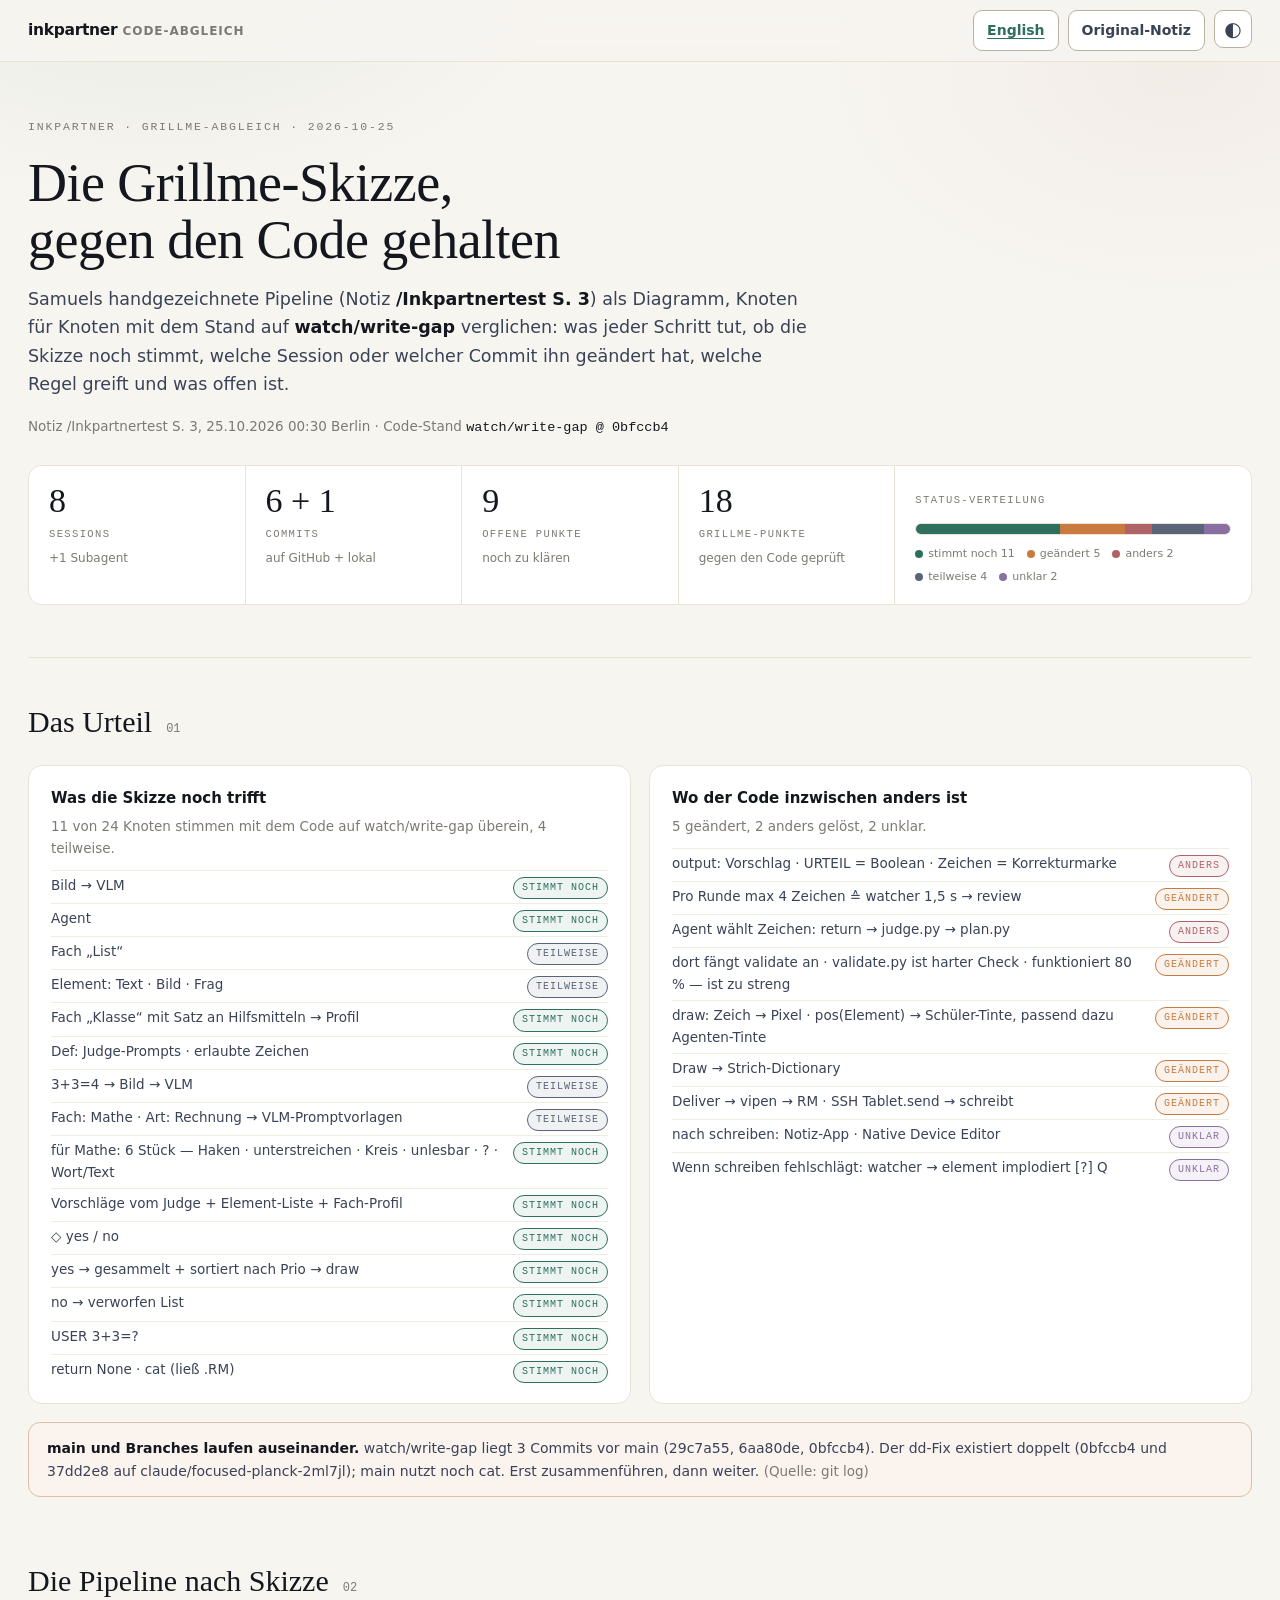
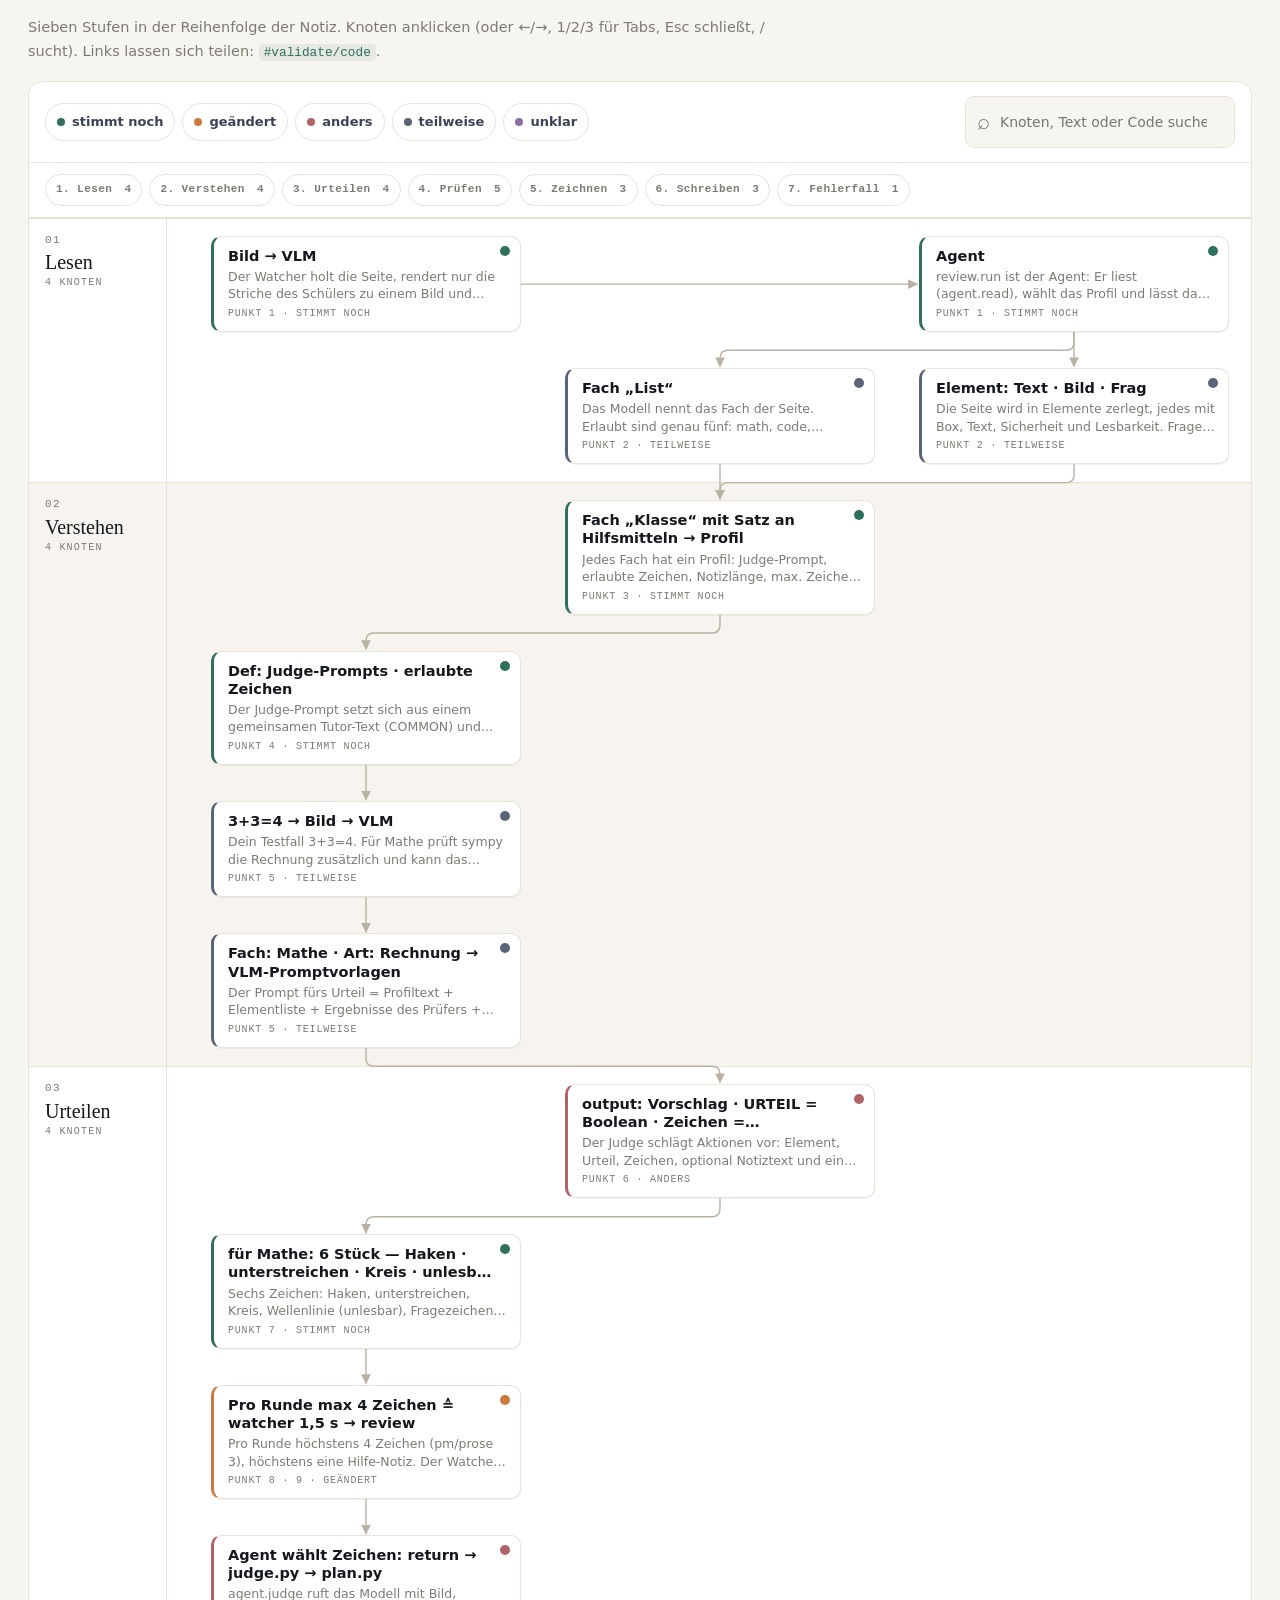
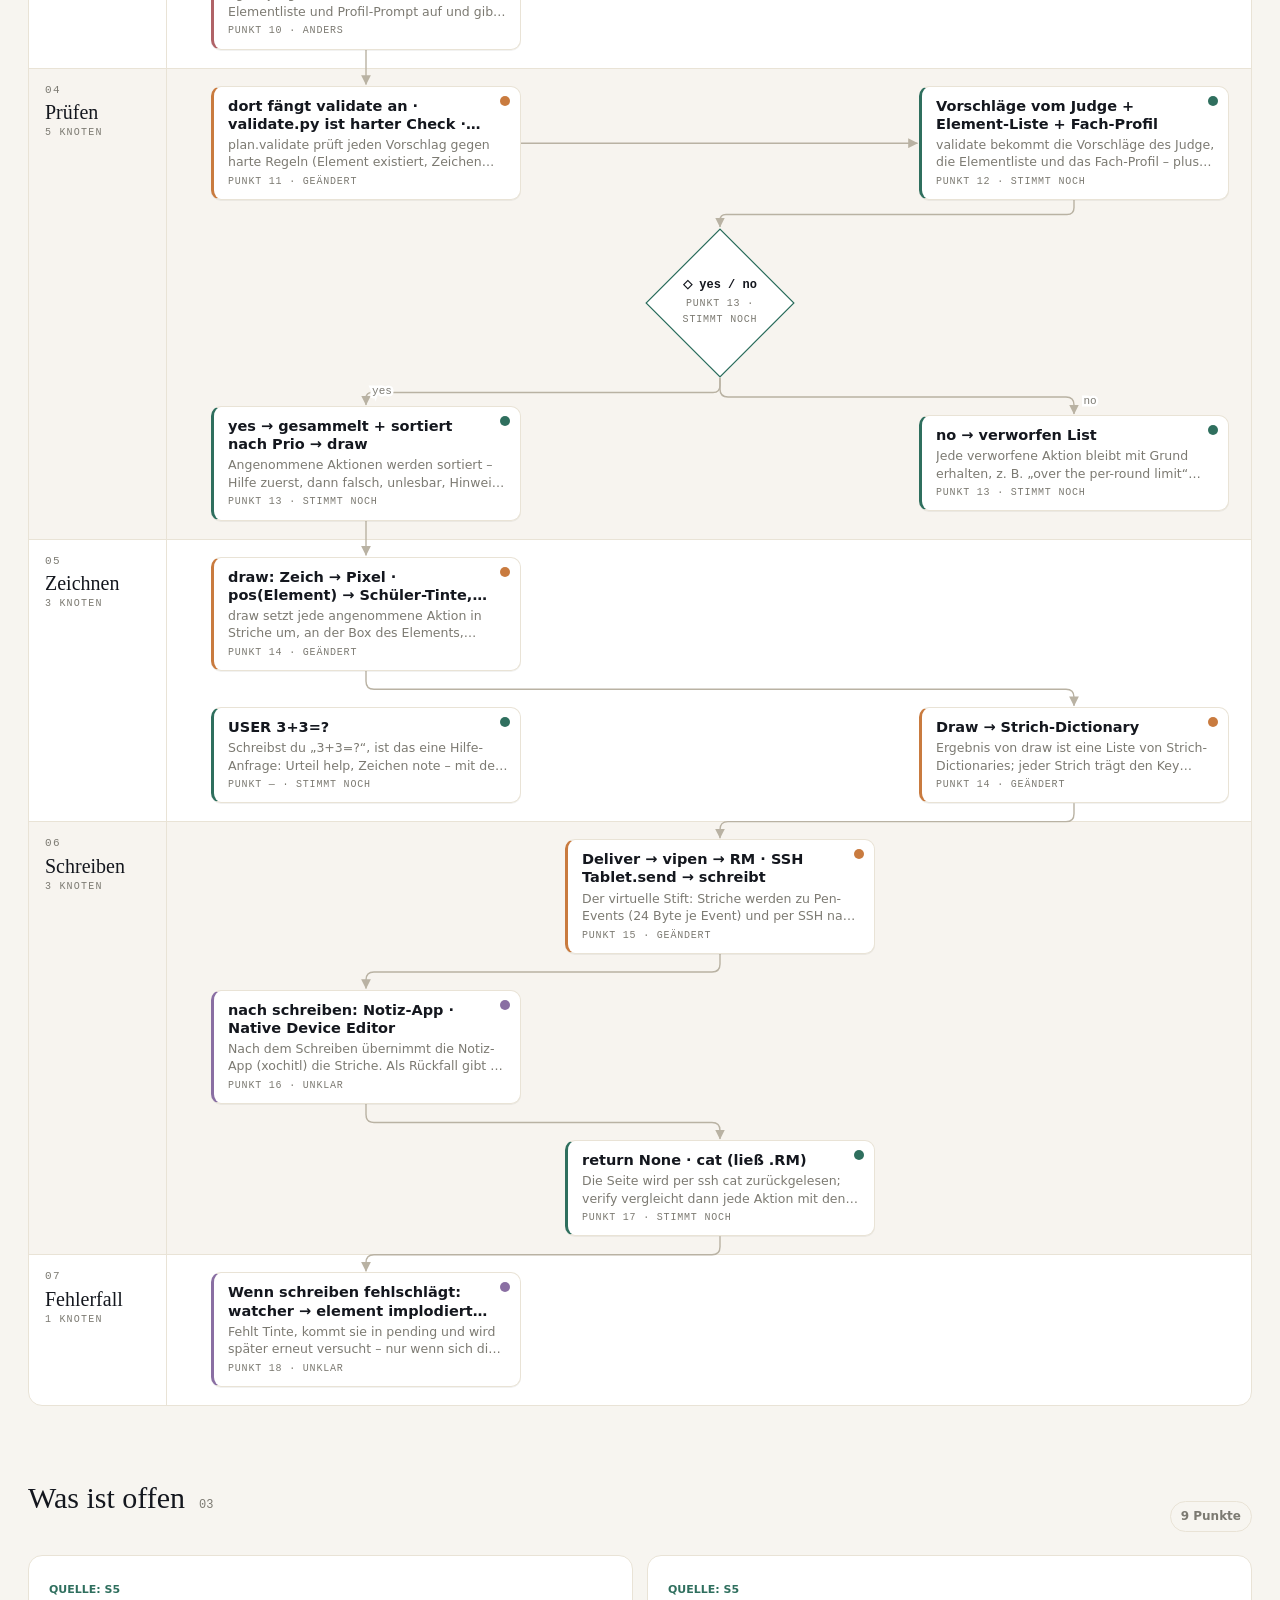
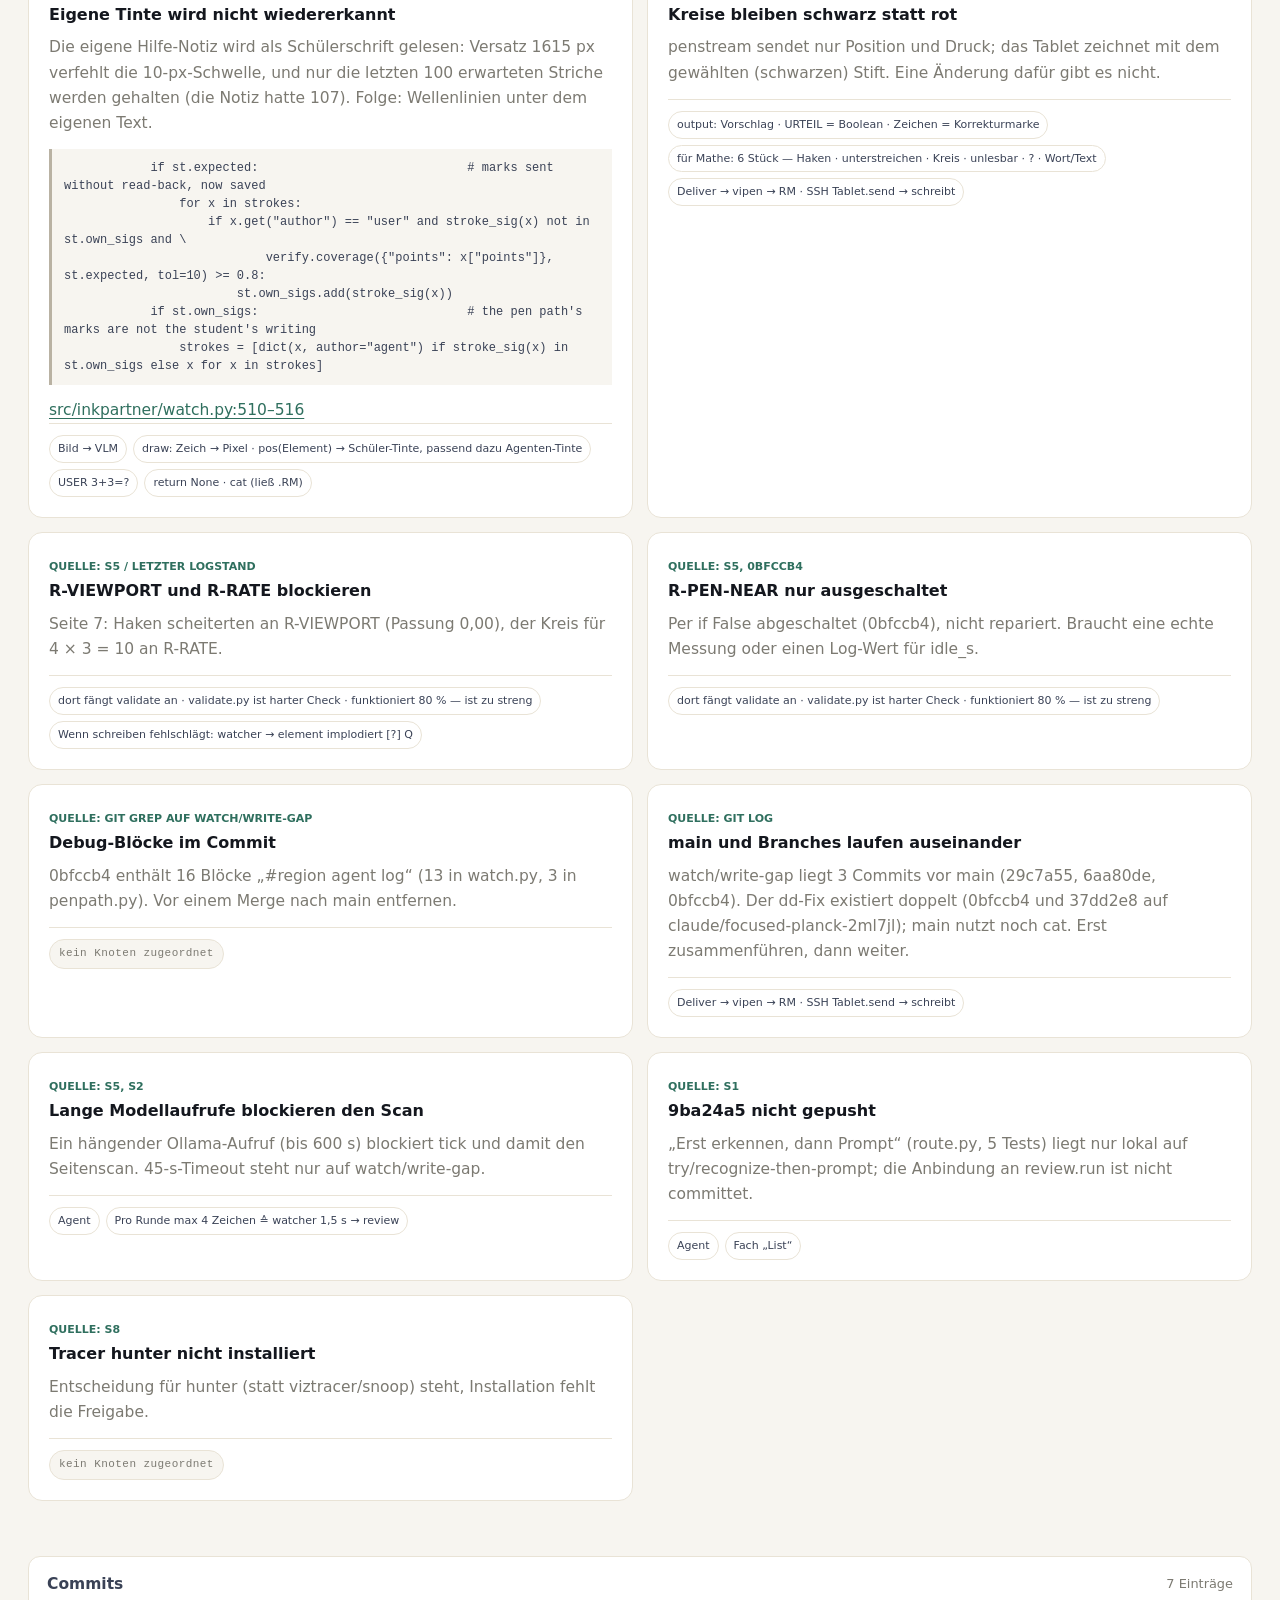
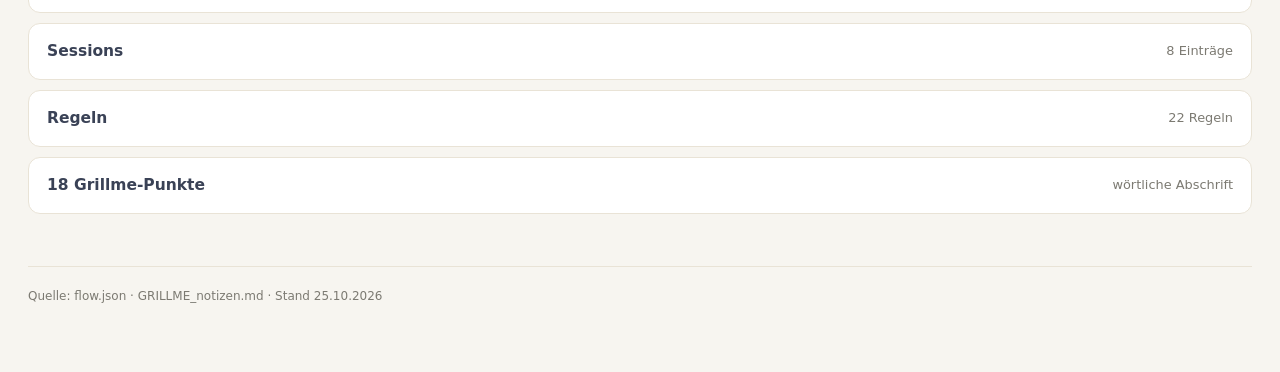
==== commit 05bfb76d: "en: English README, docs, skill and example page (build.py --lang en) - build.py --lang de|en, UI st" ====
--- a/examples/inkpartner-grillme/site/index.html
+++ b/examples/inkpartner-grillme/site/index.html
@@ -11,6 +11,7 @@
   <header class="topbar">
     <a class="brand" href="#">inkpartner <span>Code-Abgleich</span></a>
     <div class="top-actions">
+      <a class="button" href="inkpartner-fakten.en.html" hreflang="en">English</a>
       <button class="button" id="open-original" type="button" aria-haspopup="dialog">Original-Notiz</button>
       <button class="icon-button" id="theme-toggle" type="button" aria-label="Dunkelmodus umschalten" aria-pressed="false"><span aria-hidden="true">◐</span></button>
     </div>
